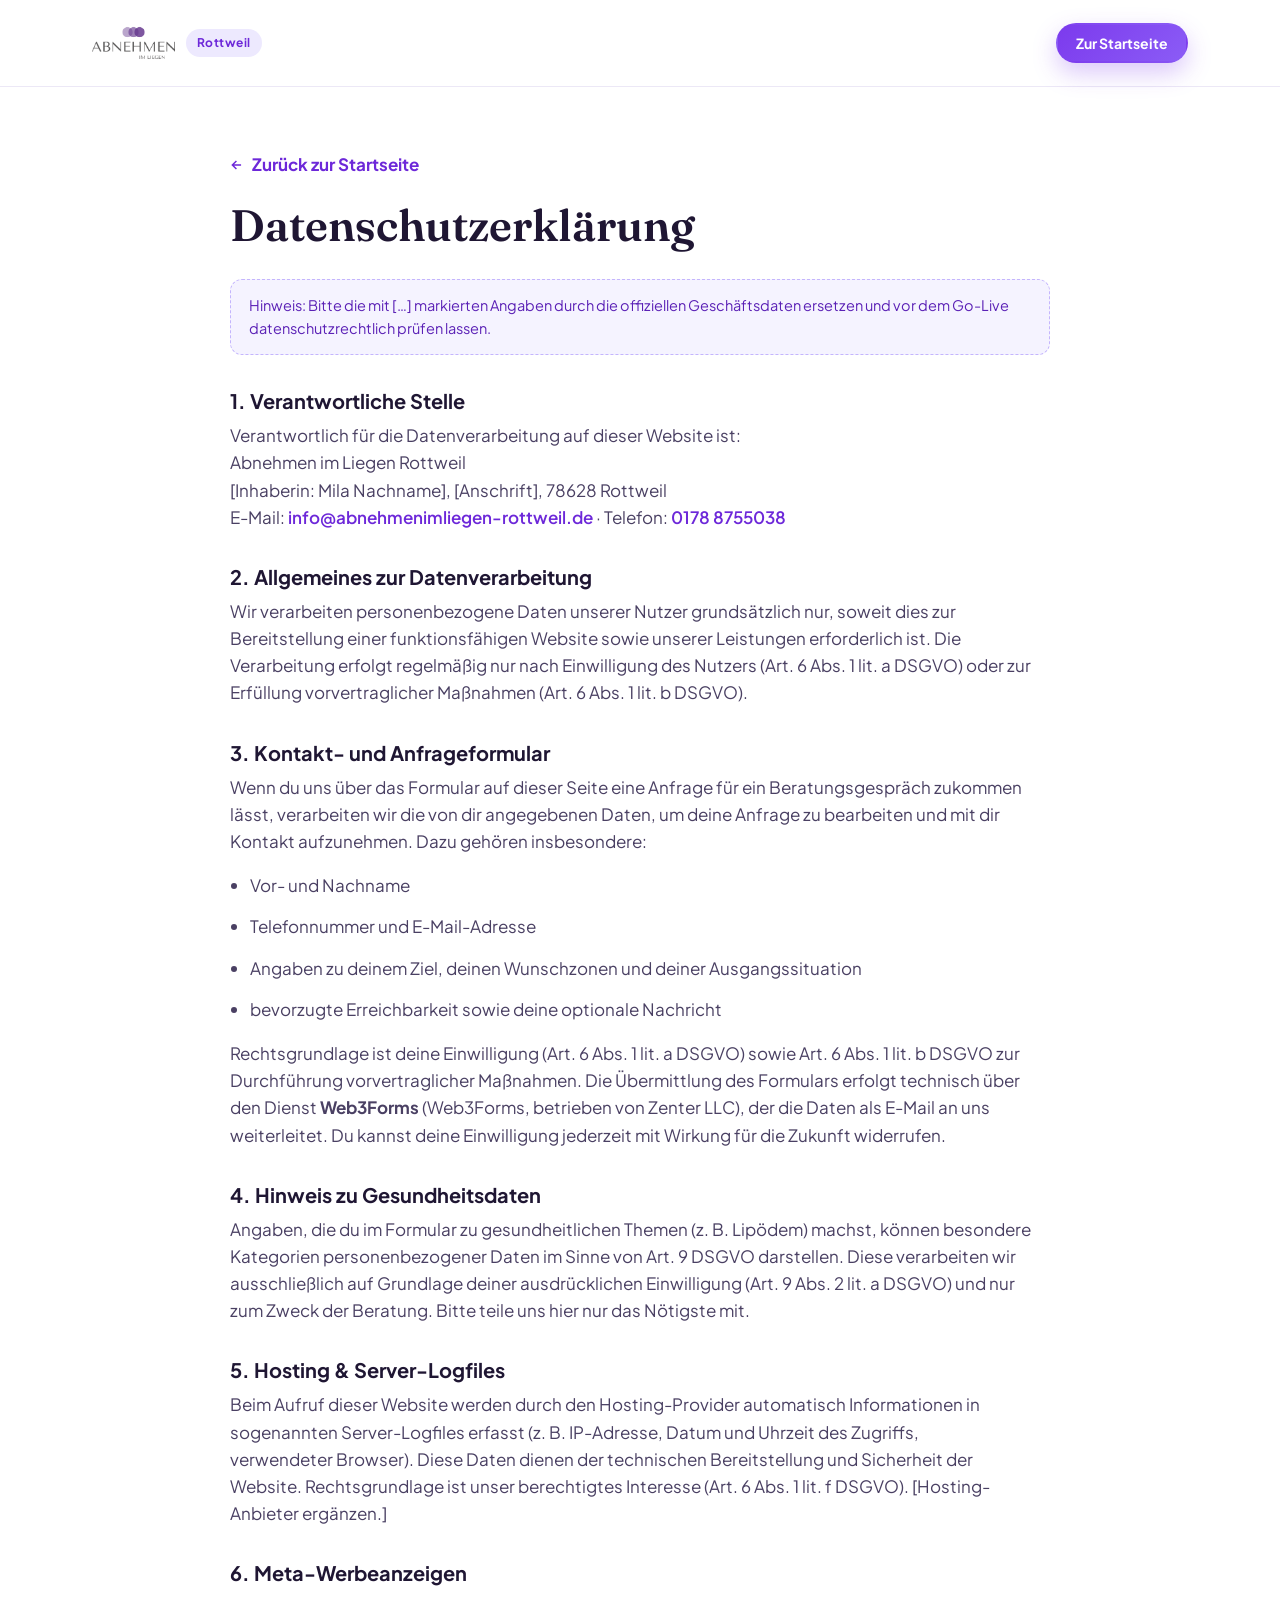
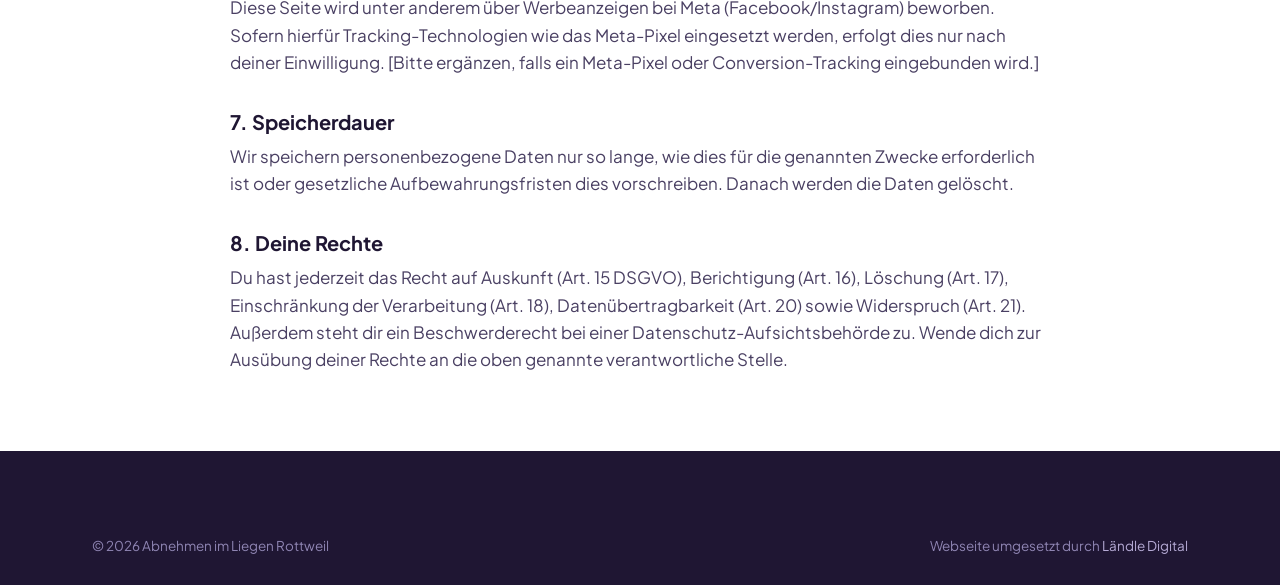
==== datenschutz.html @ 9624bc2c "Add files via upload" ====
<!DOCTYPE html>
<html lang="de-DE">
<head>
<meta charset="UTF-8" />
<meta name="viewport" content="width=device-width, initial-scale=1.0" />
<title>Datenschutzerklärung · Abnehmen im Liegen Rottweil</title>
<meta name="description" content="Datenschutzerklärung von Abnehmen im Liegen Rottweil – Informationen zur Verarbeitung personenbezogener Daten gemäß DSGVO." />
<meta name="robots" content="noindex, follow" />
<meta name="theme-color" content="#7c3aed" />
<link rel="icon" href="Abnehmen-im-Liegen-Shop-13-.png" />
<link rel="preconnect" href="https://fonts.googleapis.com" />
<link rel="preconnect" href="https://fonts.gstatic.com" crossorigin />
<link href="https://fonts.googleapis.com/css2?family=Fraunces:opsz,wght,SOFT,WONK@9..144,400,0,0;9..144,500,0,0;9..144,600,0,0&family=Plus+Jakarta+Sans:wght@400;500;600;700;800&display=swap" rel="stylesheet" />
<link rel="stylesheet" href="style.css" />
<style>
  .legal { max-width: 820px; margin: 0 auto; padding: 64px 0; }
  .legal h1 { font-family: var(--font-display); font-weight: 600; font-size: clamp(30px, 5vw, 44px); margin-bottom: 28px; }
  .legal h2 { font-size: 20px; margin: 34px 0 10px; }
  .legal p, .legal li { color: var(--ink-2); margin: 0 0 14px; }
  .legal ul { padding-left: 20px; }
  .legal a { font-weight: 600; }
  .legal .note { background: var(--violet-50); border: 1px dashed var(--violet-300); border-radius: 12px; padding: 14px 18px; color: var(--violet-800); font-size: 14.5px; }
  .legal .back { display: inline-flex; align-items: center; gap: 8px; margin-bottom: 22px; font-weight: 700; }
</style>
</head>
<body>

<header class="topbar">
  <div class="shell topbar__inner">
    <a href="index.html" class="topbar__logo" aria-label="Abnehmen im Liegen Rottweil – Startseite">
      <img src="Abnehmen-im-Liegen-Shop-13-.png" alt="Abnehmen im Liegen" class="topbar__logo-img" width="1000" height="700" />
      <span class="topbar__logo-tag">Rottweil</span>
    </a>
    <a href="index.html" class="btn btn--primary btn--sm topbar__cta" style="margin-left:auto;">Zur Startseite</a>
  </div>
</header>

<main>
  <div class="shell">
    <div class="legal">
      <a href="index.html" class="back"><svg viewBox="0 0 24 24" width="14" height="14" fill="none" stroke="currentColor" stroke-width="2.5"><path d="M19 12H5M11 19l-7-7 7-7"/></svg> Zurück zur Startseite</a>
      <h1>Datenschutzerklärung</h1>

      <p class="note">Hinweis: Bitte die mit […] markierten Angaben durch die offiziellen Geschäftsdaten ersetzen und vor dem Go-Live datenschutzrechtlich prüfen lassen.</p>

      <h2>1. Verantwortliche Stelle</h2>
      <p>
        Verantwortlich für die Datenverarbeitung auf dieser Website ist:<br />
        Abnehmen im Liegen Rottweil<br />
        [Inhaberin: Mila Nachname], [Anschrift], 78628 Rottweil<br />
        E-Mail: <a href="mailto:info@abnehmenimliegen-rottweil.de">info@abnehmenimliegen-rottweil.de</a> ·
        Telefon: <a href="tel:+491788755038">0178 8755038</a>
      </p>

      <h2>2. Allgemeines zur Datenverarbeitung</h2>
      <p>Wir verarbeiten personenbezogene Daten unserer Nutzer grundsätzlich nur, soweit dies zur Bereitstellung einer funktionsfähigen Website sowie unserer Leistungen erforderlich ist. Die Verarbeitung erfolgt regelmäßig nur nach Einwilligung des Nutzers (Art. 6 Abs. 1 lit. a DSGVO) oder zur Erfüllung vorvertraglicher Maßnahmen (Art. 6 Abs. 1 lit. b DSGVO).</p>

      <h2>3. Kontakt- und Anfrageformular</h2>
      <p>Wenn du uns über das Formular auf dieser Seite eine Anfrage für ein Beratungsgespräch zukommen lässt, verarbeiten wir die von dir angegebenen Daten, um deine Anfrage zu bearbeiten und mit dir Kontakt aufzunehmen. Dazu gehören insbesondere:</p>
      <ul>
        <li>Vor- und Nachname</li>
        <li>Telefonnummer und E-Mail-Adresse</li>
        <li>Angaben zu deinem Ziel, deinen Wunschzonen und deiner Ausgangssituation</li>
        <li>bevorzugte Erreichbarkeit sowie deine optionale Nachricht</li>
      </ul>
      <p>Rechtsgrundlage ist deine Einwilligung (Art. 6 Abs. 1 lit. a DSGVO) sowie Art. 6 Abs. 1 lit. b DSGVO zur Durchführung vorvertraglicher Maßnahmen. Die Übermittlung des Formulars erfolgt technisch über den Dienst <strong>Web3Forms</strong> (Web3Forms, betrieben von Zenter LLC), der die Daten als E-Mail an uns weiterleitet. Du kannst deine Einwilligung jederzeit mit Wirkung für die Zukunft widerrufen.</p>

      <h2>4. Hinweis zu Gesundheitsdaten</h2>
      <p>Angaben, die du im Formular zu gesundheitlichen Themen (z. B. Lipödem) machst, können besondere Kategorien personenbezogener Daten im Sinne von Art. 9 DSGVO darstellen. Diese verarbeiten wir ausschließlich auf Grundlage deiner ausdrücklichen Einwilligung (Art. 9 Abs. 2 lit. a DSGVO) und nur zum Zweck der Beratung. Bitte teile uns hier nur das Nötigste mit.</p>

      <h2>5. Hosting & Server-Logfiles</h2>
      <p>Beim Aufruf dieser Website werden durch den Hosting-Provider automatisch Informationen in sogenannten Server-Logfiles erfasst (z. B. IP-Adresse, Datum und Uhrzeit des Zugriffs, verwendeter Browser). Diese Daten dienen der technischen Bereitstellung und Sicherheit der Website. Rechtsgrundlage ist unser berechtigtes Interesse (Art. 6 Abs. 1 lit. f DSGVO). [Hosting-Anbieter ergänzen.]</p>

      <h2>6. Meta-Werbeanzeigen</h2>
      <p>Diese Seite wird unter anderem über Werbeanzeigen bei Meta (Facebook/Instagram) beworben. Sofern hierfür Tracking-Technologien wie das Meta-Pixel eingesetzt werden, erfolgt dies nur nach deiner Einwilligung. [Bitte ergänzen, falls ein Meta-Pixel oder Conversion-Tracking eingebunden wird.]</p>

      <h2>7. Speicherdauer</h2>
      <p>Wir speichern personenbezogene Daten nur so lange, wie dies für die genannten Zwecke erforderlich ist oder gesetzliche Aufbewahrungsfristen dies vorschreiben. Danach werden die Daten gelöscht.</p>

      <h2>8. Deine Rechte</h2>
      <p>Du hast jederzeit das Recht auf Auskunft (Art. 15 DSGVO), Berichtigung (Art. 16), Löschung (Art. 17), Einschränkung der Verarbeitung (Art. 18), Datenübertragbarkeit (Art. 20) sowie Widerspruch (Art. 21). Außerdem steht dir ein Beschwerderecht bei einer Datenschutz-Aufsichtsbehörde zu. Wende dich zur Ausübung deiner Rechte an die oben genannte verantwortliche Stelle.</p>
    </div>
  </div>
</main>

<footer class="footer">
  <div class="shell">
    <div class="footer__bottom" style="margin-top:0;border-top:0;">
      <span>© <span id="year">2026</span> Abnehmen im Liegen Rottweil</span>
      <span>Webseite umgesetzt durch <a href="https://www.laendle-digital.com/">Ländle Digital</a></span>
    </div>
  </div>
</footer>
<script>document.getElementById("year").textContent = new Date().getFullYear();</script>
</body>
</html>
---- style.css ----
/* =============================================================
   Abnehmen im Liegen · Rottweil — Landingpage
   Theme: Weiß & helles Lila (Lilac)
============================================================= */

:root {
  /* Lilac / Purple palette */
  --violet-900: #4c1d95;
  --violet-800: #5b21b6;
  --violet-700: #6d28d9;
  --violet-600: #7c3aed;
  --violet-500: #8b5cf6;
  --violet-400: #a78bfa;
  --violet-300: #c4b5fd;
  --violet-200: #ddd6fe;
  --violet-100: #ede9fe;
  --violet-50:  #f5f3ff;

  --ink:    #1f1633;
  --ink-2:  #4a4063;
  --muted:  #6b6385;
  --line:   #ece8f6;
  --white:  #ffffff;
  --cream:  #faf9ff;

  --ok:     #16a34a;

  --radius:    20px;
  --radius-sm: 12px;
  --radius-lg: 28px;
  --shadow-sm: 0 2px 10px rgba(124, 58, 237, .07);
  --shadow:    0 14px 40px rgba(124, 58, 237, .12);
  --shadow-lg: 0 26px 70px rgba(124, 58, 237, .18);

  --font: "Plus Jakarta Sans", -apple-system, BlinkMacSystemFont, "Segoe UI", Roboto, sans-serif;
  --font-display: "Fraunces", Georgia, serif;

  --maxw: 1140px;
}

* { box-sizing: border-box; }
[hidden] { display: none !important; }

html { scroll-behavior: smooth; -webkit-text-size-adjust: 100%; }

body {
  margin: 0;
  font-family: var(--font);
  color: var(--ink);
  background: var(--white);
  line-height: 1.6;
  font-size: 17px;
  -webkit-font-smoothing: antialiased;
}

img { max-width: 100%; display: block; }

a { color: var(--violet-700); text-decoration: none; }
a:hover { color: var(--violet-600); }

h1, h2, h3, h4 {
  color: var(--ink); line-height: 1.15; margin: 0 0 .4em; font-weight: 700;
  text-wrap: balance; overflow-wrap: break-word;
  font-variant-ligatures: none; -webkit-font-feature-settings: "liga" 0, "dlig" 0; font-feature-settings: "liga" 0, "dlig" 0;
}
p { text-wrap: pretty; overflow-wrap: break-word; }

.shell { width: 100%; max-width: var(--maxw); margin: 0 auto; padding: 0 22px; }

.section { padding: 84px 0; }
.section--soft { background: var(--cream); }
.section--violet {
  background: linear-gradient(160deg, var(--violet-50) 0%, var(--violet-100) 100%);
}

.section-head { max-width: 720px; margin: 0 auto 52px; text-align: center; }
.section-head h2 {
  font-family: var(--font-display);
  font-size: clamp(28px, 4.4vw, 44px);
  font-weight: 600;
  letter-spacing: -.01em;
}
.section-head p { color: var(--ink-2); font-size: 18px; margin: 0; }

.eyebrow {
  display: inline-flex; align-items: center; gap: 8px;
  font-size: 13px; font-weight: 700; letter-spacing: .12em;
  text-transform: uppercase; color: var(--violet-600);
  margin-bottom: 16px;
}
.eyebrow::before {
  content: ""; width: 22px; height: 2px; border-radius: 2px;
  background: var(--violet-400);
}
.eyebrow--center { justify-content: center; }

/* ---------- Buttons ---------- */
.btn {
  display: inline-flex; align-items: center; justify-content: center; gap: 10px;
  font-family: var(--font); font-weight: 700; font-size: 16px;
  border-radius: 999px; padding: 14px 26px; cursor: pointer;
  border: 2px solid transparent; transition: .2s ease; text-align: center;
  line-height: 1.15; max-width: 100%;
}
.btn--primary {
  background: linear-gradient(135deg, var(--violet-600), var(--violet-500));
  color: #fff; box-shadow: 0 10px 24px rgba(124, 58, 237, .28);
}
.btn--primary:hover { color: #fff; transform: translateY(-2px); box-shadow: 0 16px 32px rgba(124, 58, 237, .36); }
.btn--ghost { background: #fff; color: var(--violet-700); border-color: var(--violet-200); }
.btn--ghost:hover { border-color: var(--violet-400); color: var(--violet-700); }
.btn--light { background: rgba(255,255,255,.16); color: #fff; border-color: rgba(255,255,255,.4); }
.btn--light:hover { background: rgba(255,255,255,.26); color:#fff; }
.btn--lg { padding: 17px 34px; font-size: 17px; }
.btn--sm { padding: 10px 18px; font-size: 14px; }
.btn--block { width: 100%; }

/* ---------- Topbar ---------- */
.topbar {
  position: sticky; top: 0; z-index: 50;
  background: rgba(255,255,255,.86); backdrop-filter: blur(14px);
  border-bottom: 1px solid var(--line);
}
.topbar__inner { display: flex; align-items: center; gap: 18px; height: 86px; }
.topbar__logo { display: flex; align-items: center; gap: 11px; color: var(--ink); font-weight: 800; }
.topbar__logo:hover { color: var(--ink); }
.topbar__logo-img { height: 58px; width: auto; display: block; }
.topbar__logo-tag {
  display: inline-flex; align-items: center;
  background: var(--violet-100); color: var(--violet-700);
  font-weight: 700; font-size: 12px; letter-spacing: .04em;
  padding: 4px 11px; border-radius: 999px;
}
/* Logo-Lockup (Kreise + Schriftzug) – nicht mehr genutzt, bleibt als Fallback */
.topbar__logo-mark {
  width: 40px; height: 40px; border-radius: 12px;
  display: grid; place-items: center; color: #fff; flex: 0 0 auto;
  background: linear-gradient(135deg, var(--violet-500), var(--violet-700));
  font-family: var(--font-display); font-size: 20px; font-weight: 600;
}
.topbar__nav { display: flex; gap: 26px; margin-left: auto; }
.topbar__nav a { color: var(--ink-2); font-weight: 600; font-size: 15px; }
.topbar__nav a:hover { color: var(--violet-700); }
.topbar__cta { margin-left: 8px; }
.topbar__nav + .topbar__cta { margin-left: 8px; }

.burger {
  display: none; margin-left: auto; width: 44px; height: 44px;
  border: 1px solid var(--line); background: #fff; border-radius: 12px;
  flex-direction: column; gap: 5px; align-items: center; justify-content: center; cursor: pointer;
}
.burger span { width: 20px; height: 2px; background: var(--ink); border-radius: 2px; transition: .25s; }
.burger.is-open span:nth-child(1) { transform: translateY(7px) rotate(45deg); }
.burger.is-open span:nth-child(2) { opacity: 0; }
.burger.is-open span:nth-child(3) { transform: translateY(-7px) rotate(-45deg); }

.topbar__mobile {
  display: none; flex-direction: column; gap: 4px; padding: 14px 22px 22px;
  border-bottom: 1px solid var(--line); background: #fff;
}
.topbar__mobile.is-open { display: flex; }
.topbar__mobile a { padding: 12px 4px; font-weight: 600; color: var(--ink-2); border-bottom: 1px solid var(--line); }
.topbar__mobile a.btn { border-bottom: 0; margin-top: 10px; color: #fff; }

/* Anker-Ziele nicht unter der Sticky-Navigation verstecken */
section[id], .hero__form[id] { scroll-margin-top: 102px; }

/* Normaler Ampersand in Display-Headings (statt Fraunces-Schnörkel) */
.amp { font-family: var(--font); font-weight: 600; font-style: normal; }

/* Nur für Screenreader / SEO – visuell ausgeblendet */
.sr-only {
  position: absolute; width: 1px; height: 1px; padding: 0; margin: -1px;
  overflow: hidden; clip: rect(0 0 0 0); white-space: nowrap; border: 0;
}

/* ---------- Hero ---------- */
.hero { position: relative; overflow: hidden; padding: 52px 0 64px; background: var(--white); }
.hero::before {
  content: ""; position: absolute; top: -180px; right: -160px; width: 540px; height: 540px;
  background: radial-gradient(circle, var(--violet-200), transparent 68%); opacity: .8; z-index: 0;
}
.hero::after {
  content: ""; position: absolute; bottom: -200px; left: -180px; width: 480px; height: 480px;
  background: radial-gradient(circle, var(--violet-100), transparent 70%); z-index: 0;
}
.hero__head { position: relative; z-index: 1; max-width: 770px; margin: 0 auto 34px; text-align: center; }
.hero__grid {
  position: relative; z-index: 1;
  display: grid; grid-template-columns: 1fr 1.05fr; gap: 48px; align-items: start;
}
/* Grid-/Flex-Kinder duerfen schrumpfen – verhindert horizontales Ueberlaufen auf schmalen Screens */
.hero__grid > *, .split > *, .band__grid > *, .prob-grid > *, .steps > *, .testi-grid > * { min-width: 0; }
.hero__copy { padding-top: 8px; min-width: 0; }
.hero__badge {
  display: inline-flex; align-items: center; gap: 8px;
  background: var(--violet-100); color: var(--violet-700);
  font-weight: 700; font-size: 13px; letter-spacing: .04em;
  padding: 7px 14px; border-radius: 999px; margin-bottom: 18px;
}
.hero__media {
  position: relative; margin: 0; border-radius: var(--radius-lg); overflow: hidden;
  box-shadow: var(--shadow-lg); background: var(--violet-100); aspect-ratio: 4 / 5;
}
.hero__media img { position: absolute; inset: 0; width: 100%; height: 100%; object-fit: cover; object-position: center 20%; }
.hero__media-badge {
  position: absolute; left: 16px; bottom: 16px; margin: 0;
  display: inline-flex; align-items: center; gap: 8px;
  background: rgba(255,255,255,.94); color: var(--ink); border-radius: 999px;
  padding: 9px 15px; font-weight: 700; font-size: 13.5px; box-shadow: var(--shadow);
}
.hero h1 {
  font-family: var(--font-display); font-weight: 600;
  font-size: clamp(34px, 5.6vw, 58px); letter-spacing: -.015em; margin-bottom: 18px;
}
.hero h1 .grad {
  background: linear-gradient(120deg, var(--violet-600), var(--violet-400));
  -webkit-background-clip: text; background-clip: text; color: transparent;
}
.hero__lead { font-size: 19px; color: var(--ink-2); max-width: 640px; margin: 0 auto; }
.hero__cta { display: flex; flex-wrap: wrap; gap: 14px; margin-bottom: 26px; }
.hero__trust {
  position: relative; z-index: 1;
  display: flex; flex-wrap: wrap; gap: 12px 24px; align-items: center;
  justify-content: center; margin-top: 30px;
}
.hero__trust-item { display: flex; align-items: center; gap: 9px; font-size: 14px; font-weight: 600; color: var(--ink-2); }
.hero__trust-item svg { color: var(--violet-600); flex: 0 0 auto; }
.stars { color: #f5b50a; letter-spacing: 1px; }

.hero__card {
  position: relative; background: #fff; border: 1px solid var(--line);
  border-radius: var(--radius-lg); box-shadow: var(--shadow-lg); padding: 28px;
}
.hero__card-img {
  border-radius: var(--radius); aspect-ratio: 4/3; object-fit: cover; width: 100%;
  background: linear-gradient(150deg, var(--violet-200), var(--violet-100));
}
.hero__card-stats { display: grid; grid-template-columns: repeat(3, 1fr); gap: 12px; margin-top: 22px; }
.hero__stat { text-align: center; }
.hero__stat b {
  display: block; font-family: var(--font-display); font-weight: 600;
  font-size: 26px; color: var(--violet-700);
}
.hero__stat span { font-size: 12.5px; color: var(--muted); font-weight: 600; }
.hero__float {
  position: absolute; right: -16px; bottom: 26px;
  background: #fff; border: 1px solid var(--line); border-radius: 16px;
  box-shadow: var(--shadow); padding: 12px 16px; display: flex; gap: 11px; align-items: center;
}
.hero__float .ico {
  width: 38px; height: 38px; border-radius: 11px; display: grid; place-items: center;
  background: var(--violet-100); color: var(--violet-700); flex: 0 0 auto;
}
.hero__float b { display: block; font-size: 15px; }
.hero__float span { font-size: 12.5px; color: var(--muted); }

/* Lead-Formular im Hero (Above the Fold) */
.hero__form { position: relative; }
.hero__form-head { margin-bottom: 16px; }
.hero__form-badge {
  display: inline-flex; align-items: center; gap: 7px;
  background: var(--violet-100); color: var(--violet-700);
  font-weight: 700; font-size: 12.5px; letter-spacing: .04em;
  padding: 6px 13px; border-radius: 999px; margin-bottom: 12px;
}
.hero__form-head h2 {
  font-family: var(--font-display); font-weight: 600;
  font-size: clamp(21px, 2.6vw, 27px); letter-spacing: -.01em; margin: 0 0 5px;
}
.hero__form-head p { margin: 0; color: var(--ink-2); font-size: 15px; }
.hero__form .form-wrap { max-width: none; margin: 0; padding: clamp(20px, 2.4vw, 28px); }

/* ---------- Logos / franchise strip ---------- */
.strip { background: var(--white); border-bottom: 1px solid var(--line); }
.strip__inner {
  display: flex; align-items: center; justify-content: center; flex-wrap: wrap;
  gap: 14px 38px; padding: 22px 0; color: var(--muted); font-weight: 600; font-size: 14px;
}
.strip__inner span { display: inline-flex; align-items: center; gap: 8px; }
.strip__inner svg { color: var(--violet-500); }

/* ---------- Problem cards ---------- */
.prob-grid { display: grid; grid-template-columns: repeat(3, 1fr); gap: 22px; }
.prob-card {
  background: #fff; border: 1px solid var(--line); border-radius: var(--radius);
  padding: 26px 24px; box-shadow: var(--shadow-sm); transition: .2s;
}
.prob-card:hover { transform: translateY(-4px); box-shadow: var(--shadow); border-color: var(--violet-200); }
.prob-card .ico {
  width: 50px; height: 50px; border-radius: 14px; display: grid; place-items: center;
  background: var(--violet-100); color: var(--violet-700); margin-bottom: 16px;
}
.prob-card h3 { font-size: 19px; }
.prob-card p { color: var(--ink-2); font-size: 15.5px; margin: 0; }

/* ---------- How it works ---------- */
.steps { display: grid; grid-template-columns: repeat(4, 1fr); gap: 20px; counter-reset: step; }
.step {
  position: relative; background: #fff; border: 1px solid var(--line);
  border-radius: var(--radius); padding: 30px 22px 24px; box-shadow: var(--shadow-sm);
}
.step__num {
  width: 44px; height: 44px; border-radius: 13px;
  background: linear-gradient(135deg, var(--violet-600), var(--violet-400));
  color: #fff; font-family: var(--font-display); font-weight: 600; font-size: 20px;
  display: grid; place-items: center; margin-bottom: 16px;
}
.step h3 { font-size: 18px; }
.step p { color: var(--ink-2); font-size: 14.5px; margin: 0; }

/* ---------- Benefits / split ---------- */
.split { display: grid; grid-template-columns: 1fr 1fr; gap: 54px; align-items: center; }
.split__media {
  margin: 0; border-radius: var(--radius-lg); overflow: hidden; box-shadow: var(--shadow);
  aspect-ratio: 4 / 5; background: linear-gradient(150deg, var(--violet-200), var(--violet-100));
}
.split__media img { width: 100%; height: 100%; object-fit: cover; object-position: center 22%; display: block; }
.feat-list { list-style: none; padding: 0; margin: 22px 0 0; display: grid; gap: 16px; }
.feat-list li { display: flex; gap: 13px; align-items: flex-start; }
.feat-list .tick {
  flex: 0 0 auto; width: 26px; height: 26px; border-radius: 8px;
  background: var(--violet-100); color: var(--violet-700); display: grid; place-items: center; margin-top: 2px;
}
.feat-list b { display: block; font-size: 16.5px; }
.feat-list span { color: var(--ink-2); font-size: 15px; }

/* ---------- Stats band ---------- */
.band {
  background: linear-gradient(135deg, var(--violet-700), var(--violet-500));
  color: #fff; border-radius: var(--radius-lg); padding: 44px; text-align: center;
}
.band__grid { display: grid; grid-template-columns: repeat(4, 1fr); gap: 26px; }
.band b { display: block; font-family: var(--font-display); font-weight: 600; font-size: clamp(30px, 5vw, 44px); }
.band span { opacity: .9; font-size: 14.5px; font-weight: 600; }

/* ---------- Testimonials ---------- */
.testi-grid { display: grid; grid-template-columns: repeat(3, 1fr); gap: 22px; }
.testi {
  background: #fff; border: 1px solid var(--line); border-radius: var(--radius);
  padding: 26px 24px; box-shadow: var(--shadow-sm); display: flex; flex-direction: column;
}
.testi .stars { margin-bottom: 12px; font-size: 16px; }
.testi p { color: var(--ink-2); font-size: 15.5px; margin: 0 0 18px; }
.testi__who { display: flex; align-items: center; gap: 12px; margin-top: auto; }
.testi__ava {
  width: 42px; height: 42px; border-radius: 50%; flex: 0 0 auto;
  background: linear-gradient(135deg, var(--violet-400), var(--violet-600)); color: #fff;
  display: grid; place-items: center; font-weight: 700;
}
.testi__who b { font-size: 15px; display: block; }
.testi__who span { font-size: 13px; color: var(--muted); }

/* ---------- FAQ ---------- */
.faq { max-width: 800px; margin: 0 auto; display: grid; gap: 14px; }
.faq details {
  background: #fff; border: 1px solid var(--line); border-radius: var(--radius-sm);
  padding: 4px 22px; box-shadow: var(--shadow-sm);
}
.faq summary {
  list-style: none; cursor: pointer; padding: 18px 0; font-weight: 700; font-size: 17px;
  display: flex; justify-content: space-between; align-items: center; gap: 16px;
}
.faq summary::-webkit-details-marker { display: none; }
.faq summary::after {
  content: "+"; font-size: 24px; color: var(--violet-600); font-weight: 400; flex: 0 0 auto; transition: .2s;
}
.faq details[open] summary::after { transform: rotate(45deg); }
.faq p { margin: 0 0 18px; color: var(--ink-2); font-size: 15.5px; }

/* ---------- Form ---------- */
.form-wrap {
  max-width: 760px; margin: 0 auto;
  background: #fff; border: 1px solid var(--line); border-radius: var(--radius-lg);
  box-shadow: var(--shadow-lg); padding: clamp(24px, 4vw, 44px);
}
.form-progress { display: flex; gap: 8px; margin-bottom: 26px; }
.form-progress span {
  flex: 1; height: 6px; border-radius: 999px; background: var(--violet-100); transition: .3s;
}
.form-progress span.is-active { background: linear-gradient(90deg, var(--violet-600), var(--violet-400)); }
.form-progress span.is-done { background: var(--violet-400); }

.fstep { display: none; animation: fade .35s ease; }
.fstep.is-active { display: block; }
@keyframes fade { from { opacity: 0; transform: translateY(8px); } to { opacity: 1; transform: none; } }

.fstep__head { margin-bottom: 22px; }
.fstep__kicker { font-size: 13px; font-weight: 700; color: var(--violet-600); letter-spacing: .06em; text-transform: uppercase; }
.fstep__head h3 { font-family: var(--font-display); font-weight: 600; font-size: 26px; margin: 6px 0 6px; }
.fstep__head p { margin: 0; color: var(--ink-2); font-size: 15.5px; }

/* selectable option cards */
.opt-grid { display: grid; gap: 12px; }
.opt-grid--2 { grid-template-columns: 1fr 1fr; }
.opt {
  position: relative; display: flex; align-items: center; gap: 13px;
  border: 2px solid var(--line); border-radius: 14px; padding: 16px 18px; cursor: pointer;
  transition: .15s; background: #fff; font-weight: 600; font-size: 15.5px;
}
.opt:hover { border-color: var(--violet-300); background: var(--violet-50); }
.opt input { position: absolute; opacity: 0; inset: 0; cursor: pointer; }
.opt .opt__ico {
  width: 40px; height: 40px; border-radius: 11px; flex: 0 0 auto;
  background: var(--violet-100); color: var(--violet-700); display: grid; place-items: center;
}
.opt:has(input:checked) {
  border-color: var(--violet-500); background: var(--violet-50);
  box-shadow: 0 0 0 3px var(--violet-100);
}
.opt:has(input:checked) .opt__ico { background: var(--violet-600); color: #fff; }
.opt__check {
  margin-left: auto; width: 24px; height: 24px; border-radius: 50%; flex: 0 0 auto;
  border: 2px solid var(--violet-200); display: grid; place-items: center; color: #fff;
}
.opt:has(input:checked) .opt__check { background: var(--violet-600); border-color: var(--violet-600); }
.opt:has(input:checked) .opt__check svg { opacity: 1; }
.opt__check svg { opacity: 0; transition: .15s; }

/* text fields */
.field { display: block; margin-bottom: 16px; }
.field > span { display: block; font-weight: 600; font-size: 14.5px; margin-bottom: 7px; color: var(--ink); }
.field input, .field select, .field textarea {
  width: 100%; font-family: var(--font); font-size: 16px; color: var(--ink);
  border: 1.5px solid var(--line); border-radius: 12px; padding: 13px 15px; background: #fff;
  transition: .15s;
}
.field input:focus, .field select:focus, .field textarea:focus {
  outline: none; border-color: var(--violet-400); box-shadow: 0 0 0 3px var(--violet-100);
}
.field--grid { display: grid; grid-template-columns: 1fr 1fr; gap: 16px; }
.field--grid .field { margin-bottom: 0; }

.consent {
  display: flex; gap: 12px; align-items: flex-start; font-size: 13.5px; color: var(--ink-2);
  background: var(--violet-50); border-radius: 12px; padding: 14px 16px; margin: 4px 0 8px;
}
.consent input { margin-top: 3px; flex: 0 0 auto; width: 18px; height: 18px; accent-color: var(--violet-600); }
.consent a { font-weight: 600; }

.form-nav { display: flex; gap: 12px; margin-top: 26px; }
.form-nav .btn { flex: 1; }
.form-err { color: #dc2626; font-size: 14px; font-weight: 600; margin-top: 14px; display: none; }
.form-err.is-show { display: block; }

.form-aside {
  display: grid; gap: 14px; margin-top: 26px;
}
.form-aside .pill {
  display: inline-flex; align-items: center; gap: 9px; font-size: 14px;
  color: var(--ink-2); font-weight: 600;
}
.form-aside .pill svg { color: var(--ok); flex: 0 0 auto; }

.form-done { text-align: center; padding: 22px 0; }
.form-done .ico {
  width: 76px; height: 76px; border-radius: 50%; margin: 0 auto 18px;
  background: var(--violet-100); color: var(--violet-700); display: grid; place-items: center;
}
.form-done h3 { font-family: var(--font-display); font-weight: 600; font-size: 28px; }
.form-done p { color: var(--ink-2); max-width: 460px; margin: 0 auto 8px; }

/* ---------- CTA band ---------- */
.cta-final {
  position: relative; overflow: hidden;
  background: linear-gradient(135deg, var(--violet-700), var(--violet-500));
  color: #fff; border-radius: var(--radius-lg); padding: clamp(36px, 6vw, 64px); text-align: center;
}
.cta-final h2 { color: #fff; font-family: var(--font-display); font-weight: 600; font-size: clamp(28px, 4.6vw, 42px); }
.cta-final p { color: rgba(255,255,255,.92); font-size: 18px; max-width: 560px; margin: 0 auto 28px; }
.cta-final .btn--primary { background: #fff; color: var(--violet-700); box-shadow: 0 14px 34px rgba(0,0,0,.18); }
.cta-final .btn--primary:hover { color: var(--violet-700); }
.cta-final::before {
  content: ""; position: absolute; top: -120px; right: -100px; width: 360px; height: 360px;
  background: radial-gradient(circle, rgba(255,255,255,.18), transparent 70%);
}

/* ---------- Über uns / Team ---------- */
.about__photo {
  margin: 0; border-radius: var(--radius-lg); overflow: hidden;
  box-shadow: var(--shadow); background: linear-gradient(150deg, var(--violet-200), var(--violet-100));
  aspect-ratio: 4 / 5;
}
.about__photo img { width: 100%; height: 100%; object-fit: cover; object-position: center 18%; display: block; }

/* ---------- Studio-Galerie ---------- */
.studio-hero {
  margin: 0 0 20px; border-radius: var(--radius-lg); overflow: hidden;
  box-shadow: var(--shadow); aspect-ratio: 16 / 7; background: var(--violet-100);
}
.studio-hero img { width: 100%; height: 100%; object-fit: cover; display: block; }
.studio-grid { display: grid; grid-template-columns: repeat(4, 1fr); gap: 18px; }
.studio-grid__item {
  position: relative; margin: 0; border-radius: var(--radius); overflow: hidden;
  box-shadow: var(--shadow-sm); aspect-ratio: 3 / 4; background: var(--violet-100);
}
.studio-grid__item img { width: 100%; height: 100%; object-fit: cover; display: block; transition: transform .4s ease; }
.studio-grid__item:hover img { transform: scale(1.05); }
.studio-grid__item figcaption {
  position: absolute; left: 0; right: 0; bottom: 0; padding: 26px 16px 13px;
  color: #fff; font-weight: 700; font-size: 14.5px;
  background: linear-gradient(transparent, rgba(31,22,51,.78));
}

.forever-card {
  display: flex; gap: 16px; align-items: flex-start; margin-top: 26px;
  background: linear-gradient(135deg, var(--violet-50), var(--violet-100));
  border: 1px solid var(--violet-200); border-radius: var(--radius);
  padding: 22px; box-shadow: var(--shadow-sm);
}
.forever-card__ico {
  flex: 0 0 auto; width: 48px; height: 48px; border-radius: 14px;
  display: grid; place-items: center; background: #e7f6ec; color: #2f9e44;
}
.forever-card__tag {
  font-size: 11.5px; font-weight: 700; letter-spacing: .08em;
  text-transform: uppercase; color: var(--violet-700);
}
.forever-card h4 { margin: 5px 0 7px; font-size: 18px; }
.forever-card p { margin: 0; color: var(--ink-2); font-size: 14.5px; }
.forever-card__list {
  list-style: none; padding: 0; margin: 14px 0 0; display: grid; gap: 9px;
}
.forever-card__list li {
  display: flex; align-items: flex-start; gap: 9px;
  font-size: 14.5px; font-weight: 600; color: var(--ink);
}
.forever-card__list li svg { flex: 0 0 auto; margin-top: 3px; color: #2f9e44; }
.forever-card__note { margin-top: 14px !important; font-size: 13.5px; font-style: italic; }

/* ---------- Service-Statistik-Karte (Beckenbodentrainer) ---------- */
.service-stats {
  background: linear-gradient(135deg, var(--violet-700), var(--violet-500));
  color: #fff; border-radius: var(--radius-lg); padding: 38px 34px;
  box-shadow: var(--shadow); display: grid; gap: 18px; align-content: center;
}
.service-stats__ico {
  width: 60px; height: 60px; border-radius: 16px; display: grid; place-items: center;
  background: rgba(255,255,255,.16); color: #fff; border: 1px solid rgba(255,255,255,.3);
  margin-bottom: 4px;
}
.service-stat b { font-family: var(--font-display); font-weight: 600; font-size: 38px; line-height: 1; display: block; }
.service-stat span { opacity: .92; font-size: 14.5px; font-weight: 600; }
.service-stat + .service-stat { border-top: 1px solid rgba(255,255,255,.18); padding-top: 18px; }
.service-stats__note { margin: 8px 0 0; font-size: 13.5px; color: rgba(255,255,255,.85); font-style: italic; }

/* ---------- Region / Local SEO ---------- */
.region-tags { display: flex; flex-wrap: wrap; gap: 10px; }
.region-tags span {
  display: inline-flex; align-items: center; gap: 7px;
  background: #fff; border: 1px solid var(--line); border-radius: 999px;
  padding: 9px 16px; font-weight: 600; font-size: 14.5px; color: var(--ink-2);
  box-shadow: var(--shadow-sm);
}
.region-tags span::before {
  content: ""; width: 7px; height: 7px; border-radius: 50%;
  background: var(--violet-400); flex: 0 0 auto;
}

/* ---------- Footer ---------- */
.footer { background: var(--ink); color: #cfc6e6; padding: 60px 0 28px; }
.footer__grid { display: grid; grid-template-columns: 1.5fr 1fr 1fr 1.1fr; gap: 40px; }
.footer h4 { color: #fff; font-size: 15px; margin-bottom: 16px; }
.footer ul { list-style: none; padding: 0; margin: 0; display: grid; gap: 10px; }
.footer ul a, .footer ul li { color: #b6abd6; font-size: 15px; }
.footer ul a:hover { color: #fff; }
.footer__brand .topbar__logo { color: #fff; margin-bottom: 14px; }
.footer__brand .topbar__logo:hover { color: #fff; }
.footer__brand p { color: #a99fce; font-size: 15px; max-width: 340px; }
.footer__bottom {
  display: flex; justify-content: space-between; flex-wrap: wrap; gap: 10px;
  margin-top: 44px; padding-top: 24px; border-top: 1px solid rgba(255,255,255,.1);
  font-size: 13.5px; color: #8f85b3;
}
.footer__bottom a { color: #b6abd6; }
.footer__bottom a:hover { color: #fff; }

/* ---------- Sticky mobile CTA ---------- */
.sticky-cta {
  display: none; position: fixed; left: 0; right: 0; bottom: 0; z-index: 60;
  padding: 12px 16px calc(12px + env(safe-area-inset-bottom));
  background: rgba(255,255,255,.95); backdrop-filter: blur(10px);
  border-top: 1px solid var(--line); box-shadow: 0 -6px 24px rgba(124,58,237,.1);
}

/* ---------- Footer-Logo & Rating ---------- */
.footer__logo {
  display: inline-block; background: #fff; border-radius: 16px;
  padding: 16px 24px; margin-bottom: 18px;
}
.footer__logo img { height: 62px; width: auto; display: block; }
.footer__rating { margin-top: 16px; font-size: 14px; font-weight: 600; color: #d7cff0; }
.footer__ig {
  display: inline-flex; align-items: center; gap: 10px; margin-top: 18px;
  background: linear-gradient(45deg, #f09433, #e6683c 25%, #dc2743 50%, #cc2366 75%, #bc1888);
  color: #fff; font-weight: 700; font-size: 14.5px; padding: 11px 20px; border-radius: 999px;
  transition: transform .2s, box-shadow .2s;
}
.footer__ig:hover { color: #fff; transform: translateY(-2px); box-shadow: 0 10px 24px rgba(220,39,67,.4); }
.footer__rating .stars { font-size: 15px; margin-right: 4px; }

/* ---------- Garantie-Band ---------- */
.guarantees { display: grid; grid-template-columns: repeat(4, 1fr); gap: 20px; }
.guarantee {
  text-align: center; background: #fff; border: 1px solid var(--line);
  border-radius: var(--radius); padding: 28px 20px; box-shadow: var(--shadow-sm);
}
.guarantee__ico {
  width: 56px; height: 56px; border-radius: 16px; margin: 0 auto 14px;
  display: grid; place-items: center; color: #fff;
  background: linear-gradient(135deg, var(--violet-600), var(--violet-400));
}
.guarantee h3 { font-size: 17px; margin-bottom: 6px; }
.guarantee p { font-size: 14px; color: var(--ink-2); margin: 0; }

/* Prominenter Geld-zurück-Garantie-Banner */
.guarantee-hero {
  display: flex; align-items: center; gap: 22px; max-width: 880px; margin: 0 auto 34px;
  background: linear-gradient(135deg, var(--violet-700), var(--violet-500));
  color: #fff; border-radius: var(--radius-lg); padding: 28px 34px;
  box-shadow: var(--shadow-lg);
}
.guarantee-hero__seal {
  flex: 0 0 auto; width: 74px; height: 74px; border-radius: 50%;
  display: grid; place-items: center; background: rgba(255,255,255,.16); color: #fff;
  border: 2px solid rgba(255,255,255,.4);
}
.guarantee-hero h3 { color: #fff; font-family: var(--font-display); font-weight: 600; font-size: clamp(20px, 2.6vw, 27px); margin: 0 0 5px; }
.guarantee-hero p { color: rgba(255,255,255,.92); margin: 0; font-size: 15.5px; }
.guarantee-hero strong { color: #fff; }

/* Garantie-Hinweis im Hero */
.hero__guarantee {
  display: inline-flex; align-items: center; gap: 9px; margin-top: 16px;
  background: #ecfdf3; color: #15803d; border: 1px solid #bbf7d0;
  font-weight: 700; font-size: 14px; padding: 9px 16px; border-radius: 999px;
}
.hero__guarantee svg { flex: 0 0 auto; }

/* ---------- Vergleichstabelle ---------- */
.compare { max-width: 880px; margin: 0 auto; border-radius: var(--radius-lg); overflow: hidden; box-shadow: var(--shadow); border: 1px solid var(--line); }
.compare__row { display: grid; grid-template-columns: 1.4fr 1fr 1fr; }
.compare__row + .compare__row { border-top: 1px solid var(--line); }
.compare__row > div { padding: 16px 18px; display: flex; align-items: center; gap: 9px; font-size: 15px; }
.compare__head { background: var(--ink); color: #fff; font-weight: 700; }
.compare__head > div { font-size: 14px; }
.compare__head .compare__us { background: var(--violet-700); color: #fff; }
.compare__feat { font-weight: 600; color: var(--ink); background: var(--cream); }
.compare__us { background: var(--violet-50); font-weight: 600; color: var(--violet-800); }
.compare__row > div svg { flex: 0 0 auto; }
.compare .ok { color: var(--ok); }
.compare .no { color: #c2410c; opacity: .8; }

/* ---------- Reviews / Rating-Header ---------- */
.review-badge {
  display: inline-flex; align-items: center; gap: 12px; margin: 0 auto 8px;
  background: #fff; border: 1px solid var(--line); border-radius: 999px;
  padding: 10px 20px; box-shadow: var(--shadow-sm);
}
.review-badge b { font-size: 20px; font-family: var(--font-display); color: var(--violet-700); }
.review-badge .stars { font-size: 17px; }
.review-badge span { font-size: 13.5px; color: var(--muted); font-weight: 600; }
.testi__verift { display: inline-flex; align-items: center; gap: 5px; font-size: 12px; font-weight: 700; color: var(--ok); margin-top: 3px; }
.testi__tag {
  display: inline-block; align-self: flex-start; margin-bottom: 12px;
  background: var(--violet-100); color: var(--violet-700);
  font-size: 12.5px; font-weight: 700; padding: 4px 11px; border-radius: 999px;
}

/* ---------- Vorher / Nachher ---------- */
.ba-grid { display: grid; grid-template-columns: repeat(3, 1fr); gap: 22px; }
.ba-card { border-radius: var(--radius); overflow: hidden; box-shadow: var(--shadow-sm); border: 1px solid var(--line); background: #fff; }
.ba-card__imgs { display: grid; grid-template-columns: 1fr 1fr; }
.ba-card__img {
  aspect-ratio: 3/4; position: relative; display: grid; place-items: center;
  background: linear-gradient(150deg, var(--violet-100), var(--violet-50)); color: var(--violet-600);
  font-weight: 700; font-size: 14px;
}
.ba-card__img:first-child { border-right: 2px solid #fff; }
.ba-card__img span { position: absolute; top: 10px; left: 10px; background: rgba(255,255,255,.9); border-radius: 999px; padding: 3px 10px; font-size: 11.5px; color: var(--ink); }
.ba-card__cap { padding: 14px 16px; font-size: 14px; color: var(--ink-2); }
.ba-card__cap b { color: var(--ink); display: block; font-size: 15px; }
.ba-disclaimer { text-align: center; font-size: 13px; color: var(--muted); margin-top: 22px; }
.ba-note {
  margin-top: 18px; text-align: center; font-size: 13.5px; color: var(--violet-800);
  background: var(--violet-50); border: 1px dashed var(--violet-300); border-radius: 12px; padding: 12px 16px;
}

/* ---------- Urgency-Hinweis ---------- */
.urgency {
  display: inline-flex; align-items: center; gap: 9px; margin-bottom: 16px;
  background: #fff5e6; color: #b45309; border: 1px solid #fde4bd;
  font-weight: 700; font-size: 13.5px; padding: 8px 15px; border-radius: 999px;
}
.urgency .dot { width: 9px; height: 9px; border-radius: 50%; background: #f59e0b; box-shadow: 0 0 0 0 rgba(245,158,11,.5); animation: pulse 2s infinite; }
@keyframes pulse { 0%{box-shadow:0 0 0 0 rgba(245,158,11,.5)} 70%{box-shadow:0 0 0 8px rgba(245,158,11,0)} 100%{box-shadow:0 0 0 0 rgba(245,158,11,0)} }

/* ---------- CTA-Buttons: WhatsApp / Call ---------- */
.cta-row { display: flex; flex-wrap: wrap; gap: 12px; justify-content: center; }
.btn--wa { background: #25d366; color: #fff; }
.btn--wa:hover { background: #1ebe5a; color: #fff; }
.btn--outline-light { background: transparent; color: #fff; border-color: rgba(255,255,255,.5); }
.btn--outline-light:hover { background: rgba(255,255,255,.14); color: #fff; }

/* ---------- Floating WhatsApp ---------- */
.wa-float {
  position: fixed; right: 18px; bottom: 18px; z-index: 55;
  width: 56px; height: 56px; border-radius: 50%; display: grid; place-items: center;
  background: #25d366; color: #fff; box-shadow: 0 10px 26px rgba(37,211,102,.45);
  transition: transform .2s;
}
.wa-float:hover { transform: scale(1.08); color: #fff; }

/* ---------- Direkt-Kontakt / Nachrichtenformular ---------- */
.contact-wrap { display: grid; grid-template-columns: 1.4fr .9fr; gap: 26px; align-items: start; max-width: 980px; margin: 0 auto; }
.contact-form {
  background: #fff; border: 1px solid var(--line); border-radius: var(--radius-lg);
  box-shadow: var(--shadow); padding: clamp(22px, 3vw, 34px);
}
.contact-form .field:last-of-type { margin-bottom: 10px; }
.contact-aside {
  background: linear-gradient(150deg, var(--violet-50), var(--violet-100));
  border: 1px solid var(--violet-200); border-radius: var(--radius-lg); padding: 28px 26px;
}
.contact-aside h3 { font-size: 18px; margin-bottom: 16px; }
.contact-aside__list { list-style: none; padding: 0; margin: 0; display: grid; gap: 14px; }
.contact-aside__list a, .contact-aside__list span { display: flex; align-items: center; gap: 12px; color: var(--ink); font-weight: 600; font-size: 15px; }
.contact-aside__ico {
  width: 40px; height: 40px; border-radius: 12px; flex: 0 0 auto; display: grid; place-items: center;
  background: #fff; color: var(--violet-700); box-shadow: var(--shadow-sm);
}
.contact-aside__ico.is-wa { background: #25d366; color: #fff; }
.contact-aside__ico.is-ig { background: linear-gradient(45deg, #f09433, #e6683c 25%, #dc2743 50%, #cc2366 75%, #bc1888); color: #fff; }
.contact-aside__list small { display: block; color: var(--muted); font-weight: 500; font-size: 12.5px; }
.contact-done { text-align: center; padding: 20px 0; }
.contact-done .ico { width: 70px; height: 70px; border-radius: 50%; margin: 0 auto 16px; background: var(--violet-100); color: var(--violet-700); display: grid; place-items: center; }
.contact-done h3 { font-family: var(--font-display); font-weight: 600; font-size: 25px; }
.contact-done p { color: var(--ink-2); max-width: 440px; margin: 0 auto; }

/* =============================================================
   Responsive
============================================================= */
@media (max-width: 940px) {
  .hero__grid { grid-template-columns: 1fr; gap: 28px; }
  .hero__media { aspect-ratio: 16 / 11; max-height: 60vh; }
  .split { grid-template-columns: 1fr; gap: 34px; }
  .split__media, .about__photo { max-width: 520px; margin-inline: auto; }
  .prob-grid, .testi-grid { grid-template-columns: 1fr 1fr; }
  .steps { grid-template-columns: 1fr 1fr; }
  .band__grid { grid-template-columns: 1fr 1fr; gap: 30px; }
  .footer__grid { grid-template-columns: 1fr 1fr; }
  .studio-grid { grid-template-columns: 1fr 1fr; gap: 14px; }
  .studio-hero { aspect-ratio: 16 / 9; }
  .guarantees { grid-template-columns: 1fr 1fr; }
  .ba-grid { grid-template-columns: 1fr 1fr; }
  .contact-wrap { grid-template-columns: 1fr; max-width: 620px; }
}

@media (max-width: 720px) {
  .topbar__nav { display: none; }
  .topbar__cta { display: none; }
  .burger { display: flex; }
  .section { padding: 60px 0; }
  .hero { padding: 40px 0 56px; }
  .prob-grid, .testi-grid, .steps { grid-template-columns: 1fr; }
  .band { padding: 32px 22px; }
  .band__grid { grid-template-columns: 1fr 1fr; gap: 26px 18px; }
  .footer__grid { grid-template-columns: 1fr; gap: 30px; }
  .field--grid, .opt-grid--2 { grid-template-columns: 1fr; }
  .form-nav { flex-direction: column-reverse; }
  .sticky-cta { display: block; }
  body { padding-bottom: 72px; }
  .hero__cta { flex-direction: column; align-items: stretch; }
  .hero__cta .btn { width: 100%; }
  .footer__grid { grid-template-columns: 1fr 1fr; }
  .guarantees, .ba-grid { grid-template-columns: 1fr; }
  .compare__row { grid-template-columns: 1.3fr .85fr .85fr; }
  .compare__row > div { padding: 13px 12px; font-size: 13.5px; }
  .compare__head > div { font-size: 12.5px; }
  .wa-float { bottom: 84px; width: 52px; height: 52px; }
  /* Logo mobil etwas kompakter */
  .topbar__inner { height: 72px; }
  .topbar__logo-img { height: 46px; }
  .topbar__logo-tag { font-size: 11px; padding: 3px 9px; }
  /* Garantie-Banner stapeln */
  .guarantee-hero { flex-direction: column; text-align: center; padding: 24px 20px; gap: 14px; }
  /* Formular mobil optimieren */
  .hero { padding: 28px 0 48px; }
  .hero__head { margin-bottom: 26px; }
  .hero__form .form-wrap { padding: 18px 15px; }
  .form-progress { margin-bottom: 20px; }
  .fstep__head h3 { font-size: 21px; }
  .fstep__head { margin-bottom: 18px; }
  .opt { padding: 14px 14px; font-size: 15px; gap: 11px; }
  .opt .opt__ico { width: 36px; height: 36px; }
  .field input, .field select, .field textarea { font-size: 16px; padding: 13px 14px; }
}

@media (max-width: 420px) {
  body { font-size: 16px; }
  .ba-card__cap { font-size: 13px; }
  .footer__grid { grid-template-columns: 1fr; }
}
.footer ul a, .footer ul li { overflow-wrap: anywhere; }

@media (prefers-reduced-motion: reduce) {
  * { scroll-behavior: auto; animation: none !important; transition: none !important; }
}
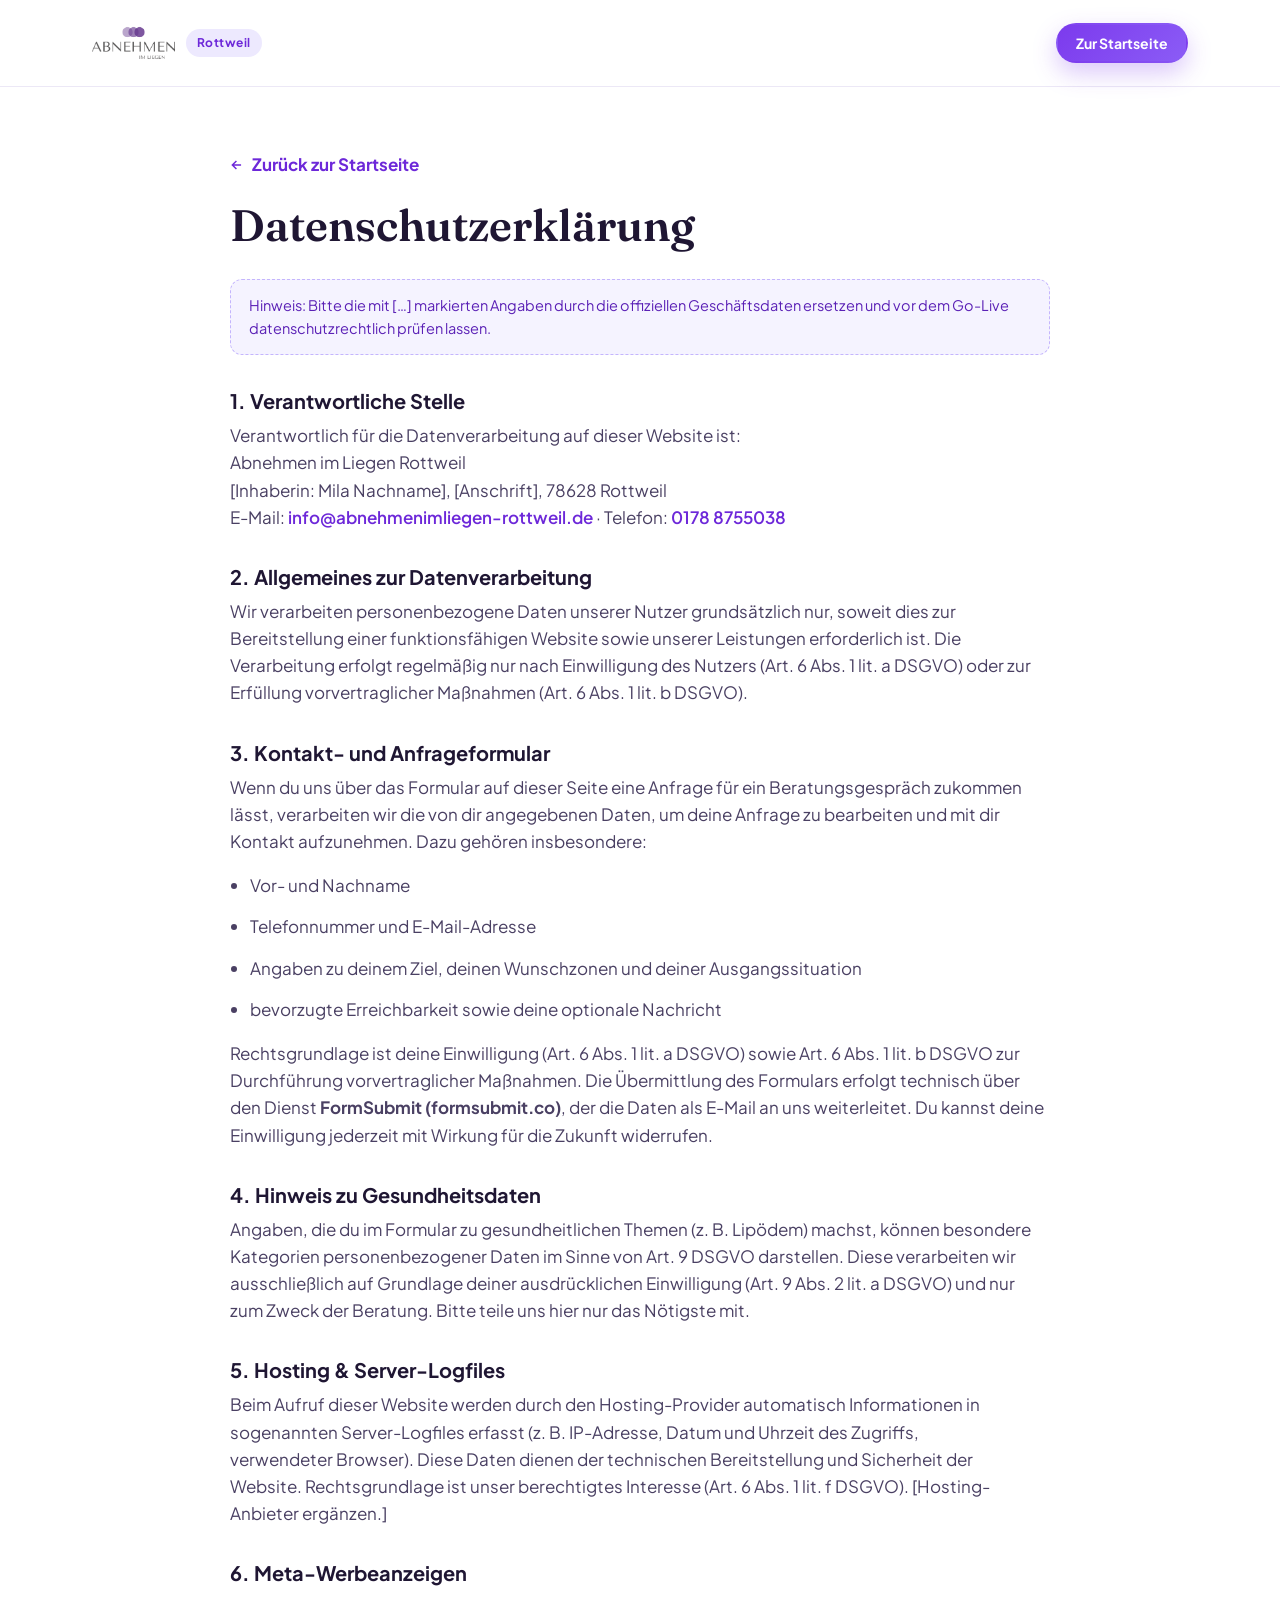
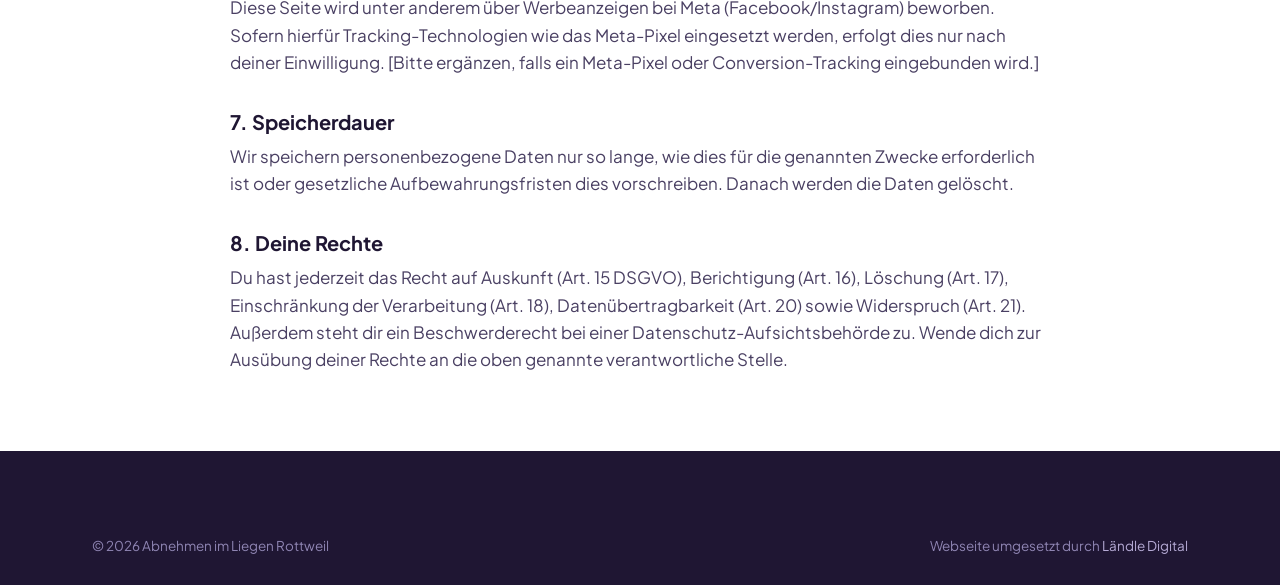
==== commit 07b1d24c: "Add files via upload" ====
--- a/datenschutz.html
+++ b/datenschutz.html
@@ -10,7 +10,7 @@
 <link rel="icon" href="Abnehmen-im-Liegen-Shop-13-.png" />
 <link rel="preconnect" href="https://fonts.googleapis.com" />
 <link rel="preconnect" href="https://fonts.gstatic.com" crossorigin />
-<link href="https://fonts.googleapis.com/css2?family=Fraunces:opsz,wght,SOFT,WONK@9..144,400,0,0;9..144,500,0,0;9..144,600,0,0&family=Plus+Jakarta+Sans:wght@400;500;600;700;800&display=swap" rel="stylesheet" />
+<link href="https://fonts.googleapis.com/css2?family=Fraunces:opsz,wght@9..144,400;9..144,500;9..144,600&family=Plus+Jakarta+Sans:wght@400;500;600;700;800&display=swap" rel="stylesheet" />
 <link rel="stylesheet" href="style.css" />
 <style>
   .legal { max-width: 820px; margin: 0 auto; padding: 64px 0; }
@@ -49,7 +49,7 @@
         Abnehmen im Liegen Rottweil<br />
         [Inhaberin: Mila Nachname], [Anschrift], 78628 Rottweil<br />
         E-Mail: <a href="mailto:info@abnehmenimliegen-rottweil.de">info@abnehmenimliegen-rottweil.de</a> ·
-        Telefon: <a href="tel:+491788755038">0178 8755038</a>
+        Telefon: <a href="tel:+4917887550 38">0178 8755038</a>
       </p>
 
       <h2>2. Allgemeines zur Datenverarbeitung</h2>
@@ -63,7 +63,7 @@
         <li>Angaben zu deinem Ziel, deinen Wunschzonen und deiner Ausgangssituation</li>
         <li>bevorzugte Erreichbarkeit sowie deine optionale Nachricht</li>
       </ul>
-      <p>Rechtsgrundlage ist deine Einwilligung (Art. 6 Abs. 1 lit. a DSGVO) sowie Art. 6 Abs. 1 lit. b DSGVO zur Durchführung vorvertraglicher Maßnahmen. Die Übermittlung des Formulars erfolgt technisch über den Dienst <strong>Web3Forms</strong> (Web3Forms, betrieben von Zenter LLC), der die Daten als E-Mail an uns weiterleitet. Du kannst deine Einwilligung jederzeit mit Wirkung für die Zukunft widerrufen.</p>
+      <p>Rechtsgrundlage ist deine Einwilligung (Art. 6 Abs. 1 lit. a DSGVO) sowie Art. 6 Abs. 1 lit. b DSGVO zur Durchführung vorvertraglicher Maßnahmen. Die Übermittlung des Formulars erfolgt technisch über den Dienst <strong>FormSubmit (formsubmit.co)</strong>, der die Daten als E-Mail an uns weiterleitet. Du kannst deine Einwilligung jederzeit mit Wirkung für die Zukunft widerrufen.</p>
 
       <h2>4. Hinweis zu Gesundheitsdaten</h2>
       <p>Angaben, die du im Formular zu gesundheitlichen Themen (z. B. Lipödem) machst, können besondere Kategorien personenbezogener Daten im Sinne von Art. 9 DSGVO darstellen. Diese verarbeiten wir ausschließlich auf Grundlage deiner ausdrücklichen Einwilligung (Art. 9 Abs. 2 lit. a DSGVO) und nur zum Zweck der Beratung. Bitte teile uns hier nur das Nötigste mit.</p>
--- a/style.css
+++ b/style.css
@@ -590,13 +590,6 @@
 }
 .footer__logo img { height: 62px; width: auto; display: block; }
 .footer__rating { margin-top: 16px; font-size: 14px; font-weight: 600; color: #d7cff0; }
-.footer__ig {
-  display: inline-flex; align-items: center; gap: 10px; margin-top: 18px;
-  background: linear-gradient(45deg, #f09433, #e6683c 25%, #dc2743 50%, #cc2366 75%, #bc1888);
-  color: #fff; font-weight: 700; font-size: 14.5px; padding: 11px 20px; border-radius: 999px;
-  transition: transform .2s, box-shadow .2s;
-}
-.footer__ig:hover { color: #fff; transform: translateY(-2px); box-shadow: 0 10px 24px rgba(220,39,67,.4); }
 .footer__rating .stars { font-size: 15px; margin-right: 4px; }
 
 /* ---------- Garantie-Band ---------- */
@@ -730,7 +723,6 @@
   background: #fff; color: var(--violet-700); box-shadow: var(--shadow-sm);
 }
 .contact-aside__ico.is-wa { background: #25d366; color: #fff; }
-.contact-aside__ico.is-ig { background: linear-gradient(45deg, #f09433, #e6683c 25%, #dc2743 50%, #cc2366 75%, #bc1888); color: #fff; }
 .contact-aside__list small { display: block; color: var(--muted); font-weight: 500; font-size: 12.5px; }
 .contact-done { text-align: center; padding: 20px 0; }
 .contact-done .ico { width: 70px; height: 70px; border-radius: 50%; margin: 0 auto 16px; background: var(--violet-100); color: var(--violet-700); display: grid; place-items: center; }
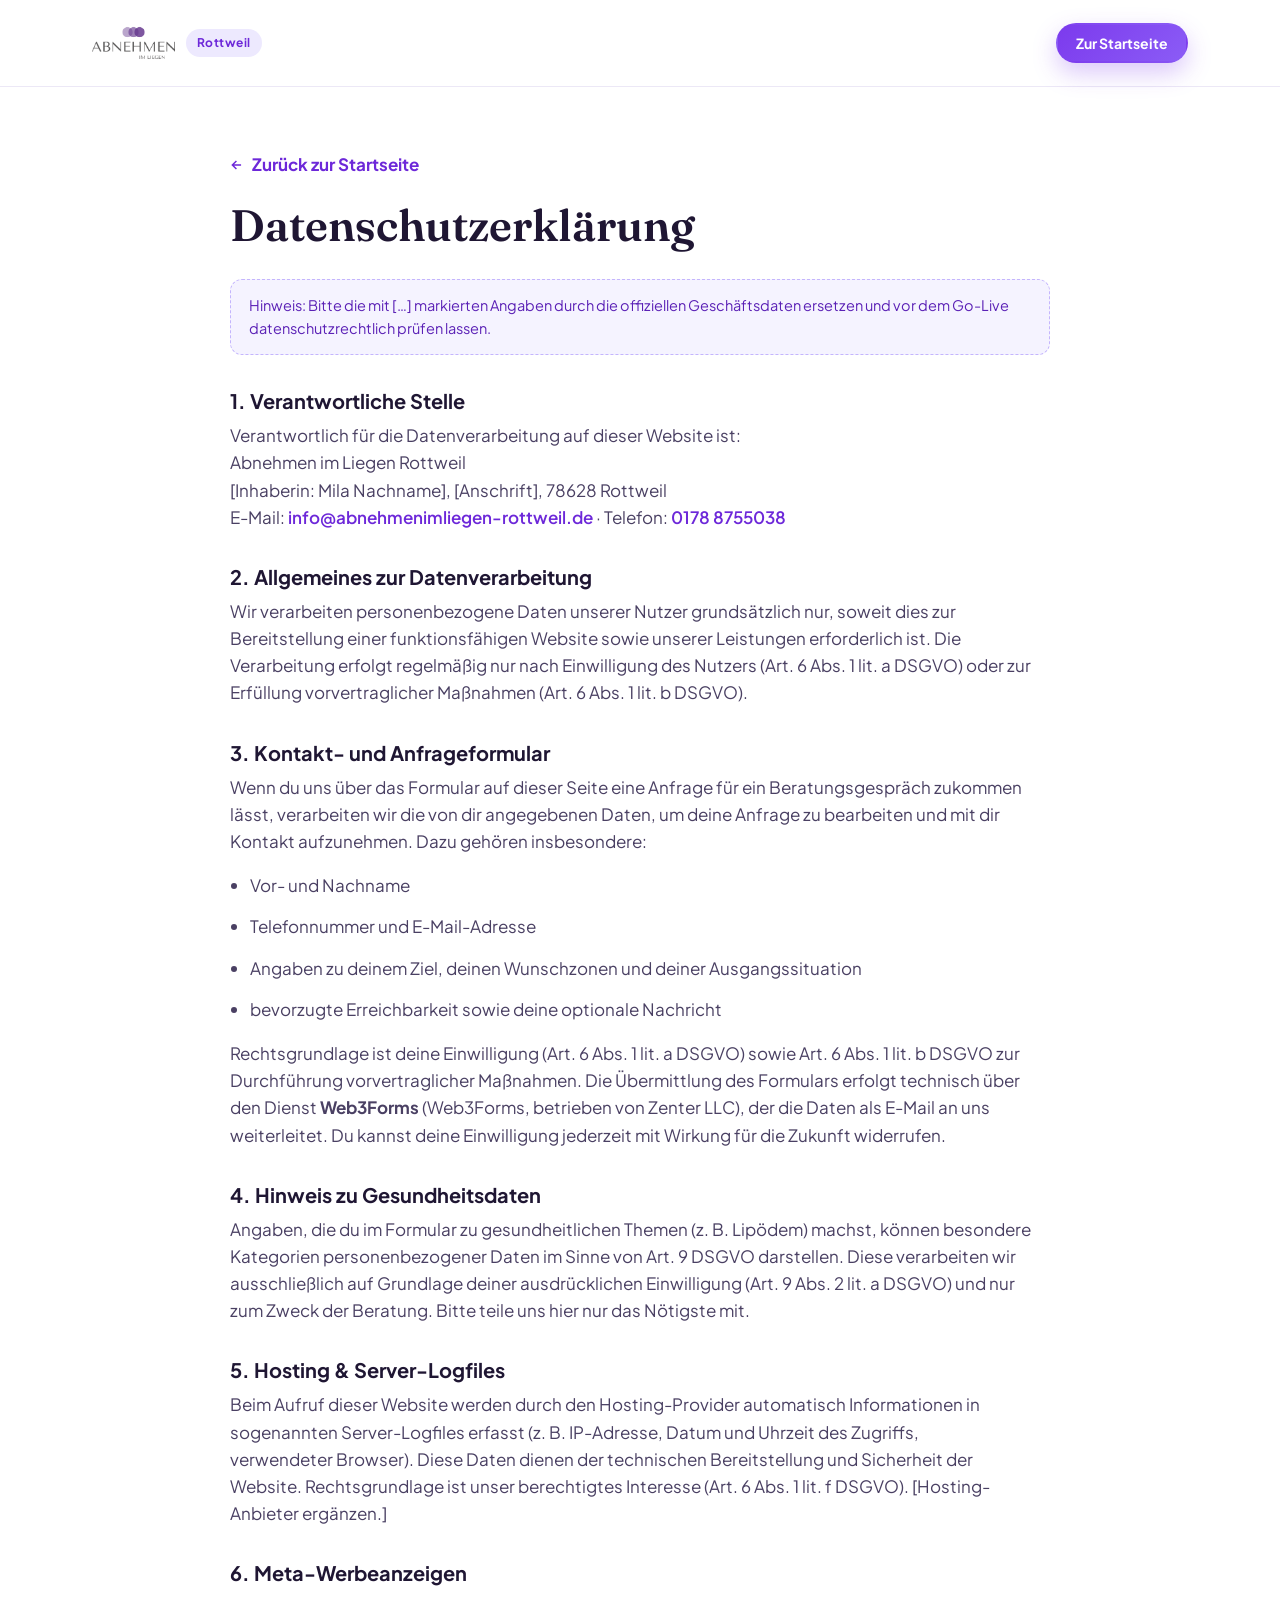
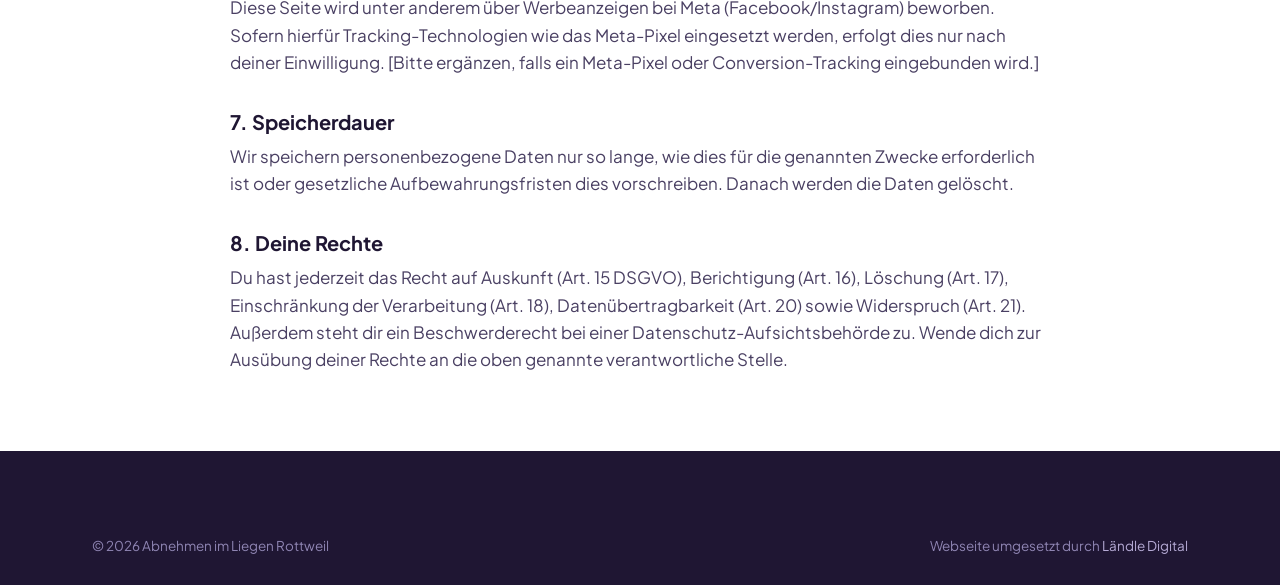
==== commit 580878ab: "Add files via upload" ====
--- a/datenschutz.html
+++ b/datenschutz.html
@@ -10,7 +10,7 @@
 <link rel="icon" href="Abnehmen-im-Liegen-Shop-13-.png" />
 <link rel="preconnect" href="https://fonts.googleapis.com" />
 <link rel="preconnect" href="https://fonts.gstatic.com" crossorigin />
-<link href="https://fonts.googleapis.com/css2?family=Fraunces:opsz,wght@9..144,400;9..144,500;9..144,600&family=Plus+Jakarta+Sans:wght@400;500;600;700;800&display=swap" rel="stylesheet" />
+<link href="https://fonts.googleapis.com/css2?family=Fraunces:opsz,wght,SOFT,WONK@9..144,400,0,0;9..144,500,0,0;9..144,600,0,0&family=Plus+Jakarta+Sans:wght@400;500;600;700;800&display=swap" rel="stylesheet" />
 <link rel="stylesheet" href="style.css" />
 <style>
   .legal { max-width: 820px; margin: 0 auto; padding: 64px 0; }
@@ -49,7 +49,7 @@
         Abnehmen im Liegen Rottweil<br />
         [Inhaberin: Mila Nachname], [Anschrift], 78628 Rottweil<br />
         E-Mail: <a href="mailto:info@abnehmenimliegen-rottweil.de">info@abnehmenimliegen-rottweil.de</a> ·
-        Telefon: <a href="tel:+4917887550 38">0178 8755038</a>
+        Telefon: <a href="tel:+491788755038">0178 8755038</a>
       </p>
 
       <h2>2. Allgemeines zur Datenverarbeitung</h2>
@@ -63,7 +63,7 @@
         <li>Angaben zu deinem Ziel, deinen Wunschzonen und deiner Ausgangssituation</li>
         <li>bevorzugte Erreichbarkeit sowie deine optionale Nachricht</li>
       </ul>
-      <p>Rechtsgrundlage ist deine Einwilligung (Art. 6 Abs. 1 lit. a DSGVO) sowie Art. 6 Abs. 1 lit. b DSGVO zur Durchführung vorvertraglicher Maßnahmen. Die Übermittlung des Formulars erfolgt technisch über den Dienst <strong>FormSubmit (formsubmit.co)</strong>, der die Daten als E-Mail an uns weiterleitet. Du kannst deine Einwilligung jederzeit mit Wirkung für die Zukunft widerrufen.</p>
+      <p>Rechtsgrundlage ist deine Einwilligung (Art. 6 Abs. 1 lit. a DSGVO) sowie Art. 6 Abs. 1 lit. b DSGVO zur Durchführung vorvertraglicher Maßnahmen. Die Übermittlung des Formulars erfolgt technisch über den Dienst <strong>Web3Forms</strong> (Web3Forms, betrieben von Zenter LLC), der die Daten als E-Mail an uns weiterleitet. Du kannst deine Einwilligung jederzeit mit Wirkung für die Zukunft widerrufen.</p>
 
       <h2>4. Hinweis zu Gesundheitsdaten</h2>
       <p>Angaben, die du im Formular zu gesundheitlichen Themen (z. B. Lipödem) machst, können besondere Kategorien personenbezogener Daten im Sinne von Art. 9 DSGVO darstellen. Diese verarbeiten wir ausschließlich auf Grundlage deiner ausdrücklichen Einwilligung (Art. 9 Abs. 2 lit. a DSGVO) und nur zum Zweck der Beratung. Bitte teile uns hier nur das Nötigste mit.</p>
--- a/style.css
+++ b/style.css
@@ -590,6 +590,13 @@
 }
 .footer__logo img { height: 62px; width: auto; display: block; }
 .footer__rating { margin-top: 16px; font-size: 14px; font-weight: 600; color: #d7cff0; }
+.footer__ig {
+  display: inline-flex; align-items: center; gap: 10px; margin-top: 18px;
+  background: linear-gradient(45deg, #f09433, #e6683c 25%, #dc2743 50%, #cc2366 75%, #bc1888);
+  color: #fff; font-weight: 700; font-size: 14.5px; padding: 11px 20px; border-radius: 999px;
+  transition: transform .2s, box-shadow .2s;
+}
+.footer__ig:hover { color: #fff; transform: translateY(-2px); box-shadow: 0 10px 24px rgba(220,39,67,.4); }
 .footer__rating .stars { font-size: 15px; margin-right: 4px; }
 
 /* ---------- Garantie-Band ---------- */
@@ -716,14 +723,20 @@
   border: 1px solid var(--violet-200); border-radius: var(--radius-lg); padding: 28px 26px;
 }
 .contact-aside h3 { font-size: 18px; margin-bottom: 16px; }
-.contact-aside__list { list-style: none; padding: 0; margin: 0; display: grid; gap: 14px; }
-.contact-aside__list a, .contact-aside__list span { display: flex; align-items: center; gap: 12px; color: var(--ink); font-weight: 600; font-size: 15px; }
+.contact-aside__list { list-style: none; padding: 0; margin: 0; display: grid; gap: 4px; }
+.contact-aside__list a {
+  display: flex; align-items: center; gap: 14px; padding: 9px 8px; border-radius: 14px;
+  color: var(--ink); font-weight: 700; font-size: 15px; line-height: 1.25; transition: background .15s;
+}
+.contact-aside__list a:hover { background: rgba(255,255,255,.55); color: var(--ink); }
 .contact-aside__ico {
-  width: 40px; height: 40px; border-radius: 12px; flex: 0 0 auto; display: grid; place-items: center;
-  background: #fff; color: var(--violet-700); box-shadow: var(--shadow-sm);
-}
-.contact-aside__ico.is-wa { background: #25d366; color: #fff; }
-.contact-aside__list small { display: block; color: var(--muted); font-weight: 500; font-size: 12.5px; }
+  width: 44px; height: 44px; border-radius: 13px; flex: 0 0 auto; display: grid; place-items: center;
+  background: linear-gradient(135deg, var(--violet-600), var(--violet-500)); color: #fff;
+}
+.contact-aside__ico svg { width: 21px; height: 21px; }
+.contact-aside__ico.is-wa { background: #25d366; }
+.contact-aside__ico.is-ig { background: linear-gradient(45deg, #f09433, #e6683c 25%, #dc2743 50%, #cc2366 75%, #bc1888); }
+.contact-aside__list small { display: block; color: var(--muted); font-weight: 500; font-size: 12.5px; margin-top: 2px; }
 .contact-done { text-align: center; padding: 20px 0; }
 .contact-done .ico { width: 70px; height: 70px; border-radius: 50%; margin: 0 auto 16px; background: var(--violet-100); color: var(--violet-700); display: grid; place-items: center; }
 .contact-done h3 { font-family: var(--font-display); font-weight: 600; font-size: 25px; }
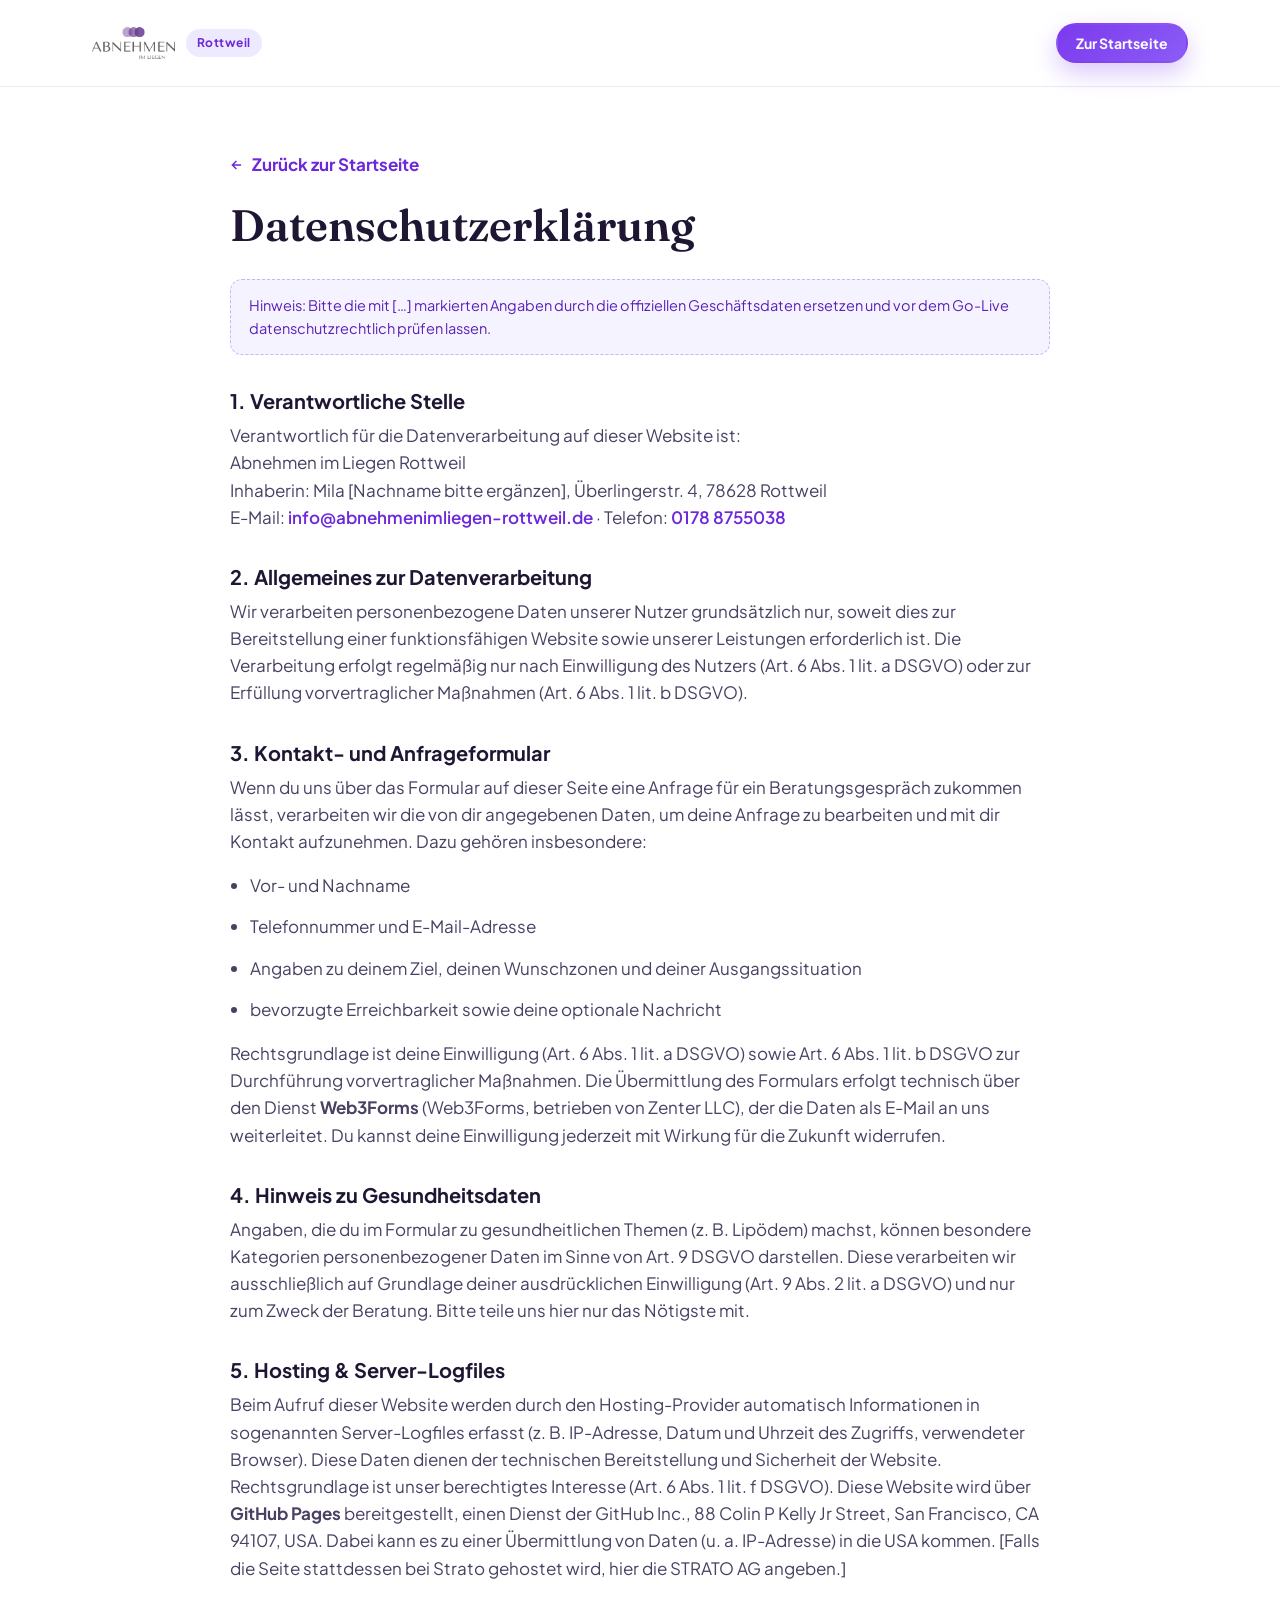
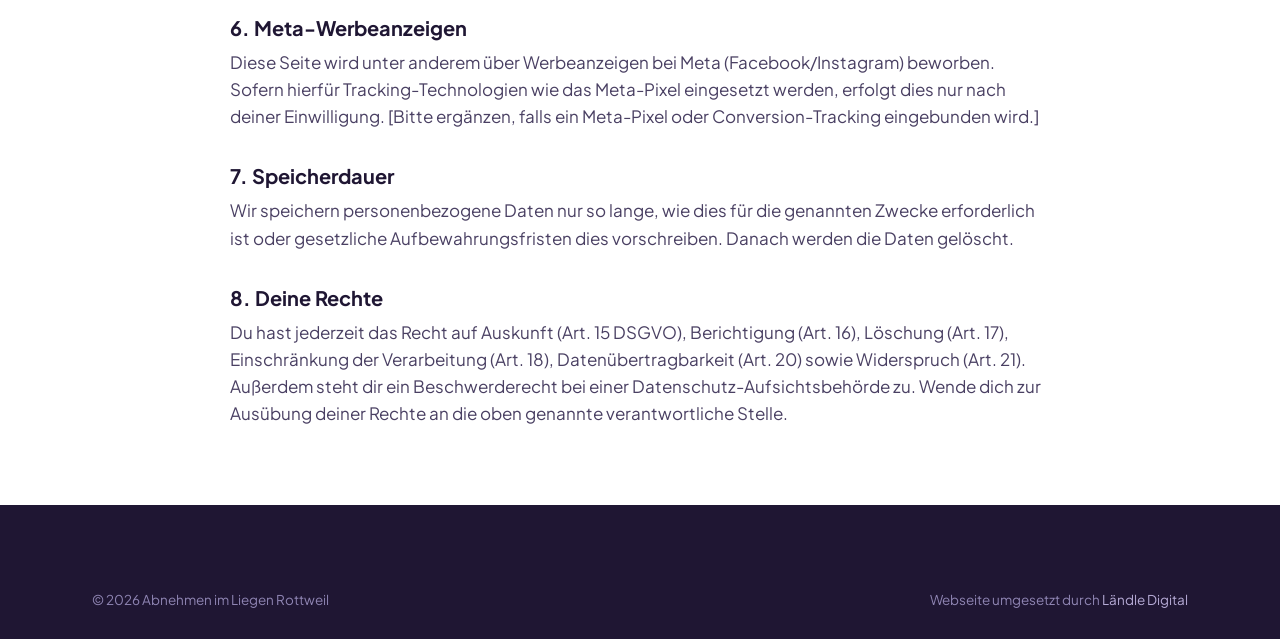
==== commit 6443a34f: "Add files via upload" ====
--- a/datenschutz.html
+++ b/datenschutz.html
@@ -47,7 +47,7 @@
       <p>
         Verantwortlich für die Datenverarbeitung auf dieser Website ist:<br />
         Abnehmen im Liegen Rottweil<br />
-        [Inhaberin: Mila Nachname], [Anschrift], 78628 Rottweil<br />
+        Inhaberin: Mila [Nachname bitte ergänzen], Überlingerstr. 4, 78628 Rottweil<br />
         E-Mail: <a href="mailto:info@abnehmenimliegen-rottweil.de">info@abnehmenimliegen-rottweil.de</a> ·
         Telefon: <a href="tel:+491788755038">0178 8755038</a>
       </p>
@@ -69,7 +69,7 @@
       <p>Angaben, die du im Formular zu gesundheitlichen Themen (z. B. Lipödem) machst, können besondere Kategorien personenbezogener Daten im Sinne von Art. 9 DSGVO darstellen. Diese verarbeiten wir ausschließlich auf Grundlage deiner ausdrücklichen Einwilligung (Art. 9 Abs. 2 lit. a DSGVO) und nur zum Zweck der Beratung. Bitte teile uns hier nur das Nötigste mit.</p>
 
       <h2>5. Hosting & Server-Logfiles</h2>
-      <p>Beim Aufruf dieser Website werden durch den Hosting-Provider automatisch Informationen in sogenannten Server-Logfiles erfasst (z. B. IP-Adresse, Datum und Uhrzeit des Zugriffs, verwendeter Browser). Diese Daten dienen der technischen Bereitstellung und Sicherheit der Website. Rechtsgrundlage ist unser berechtigtes Interesse (Art. 6 Abs. 1 lit. f DSGVO). [Hosting-Anbieter ergänzen.]</p>
+      <p>Beim Aufruf dieser Website werden durch den Hosting-Provider automatisch Informationen in sogenannten Server-Logfiles erfasst (z. B. IP-Adresse, Datum und Uhrzeit des Zugriffs, verwendeter Browser). Diese Daten dienen der technischen Bereitstellung und Sicherheit der Website. Rechtsgrundlage ist unser berechtigtes Interesse (Art. 6 Abs. 1 lit. f DSGVO). Diese Website wird über <strong>GitHub Pages</strong> bereitgestellt, einen Dienst der GitHub Inc., 88 Colin P Kelly Jr Street, San Francisco, CA 94107, USA. Dabei kann es zu einer Übermittlung von Daten (u. a. IP-Adresse) in die USA kommen. [Falls die Seite stattdessen bei Strato gehostet wird, hier die STRATO AG angeben.]</p>
 
       <h2>6. Meta-Werbeanzeigen</h2>
       <p>Diese Seite wird unter anderem über Werbeanzeigen bei Meta (Facebook/Instagram) beworben. Sofern hierfür Tracking-Technologien wie das Meta-Pixel eingesetzt werden, erfolgt dies nur nach deiner Einwilligung. [Bitte ergänzen, falls ein Meta-Pixel oder Conversion-Tracking eingebunden wird.]</p>
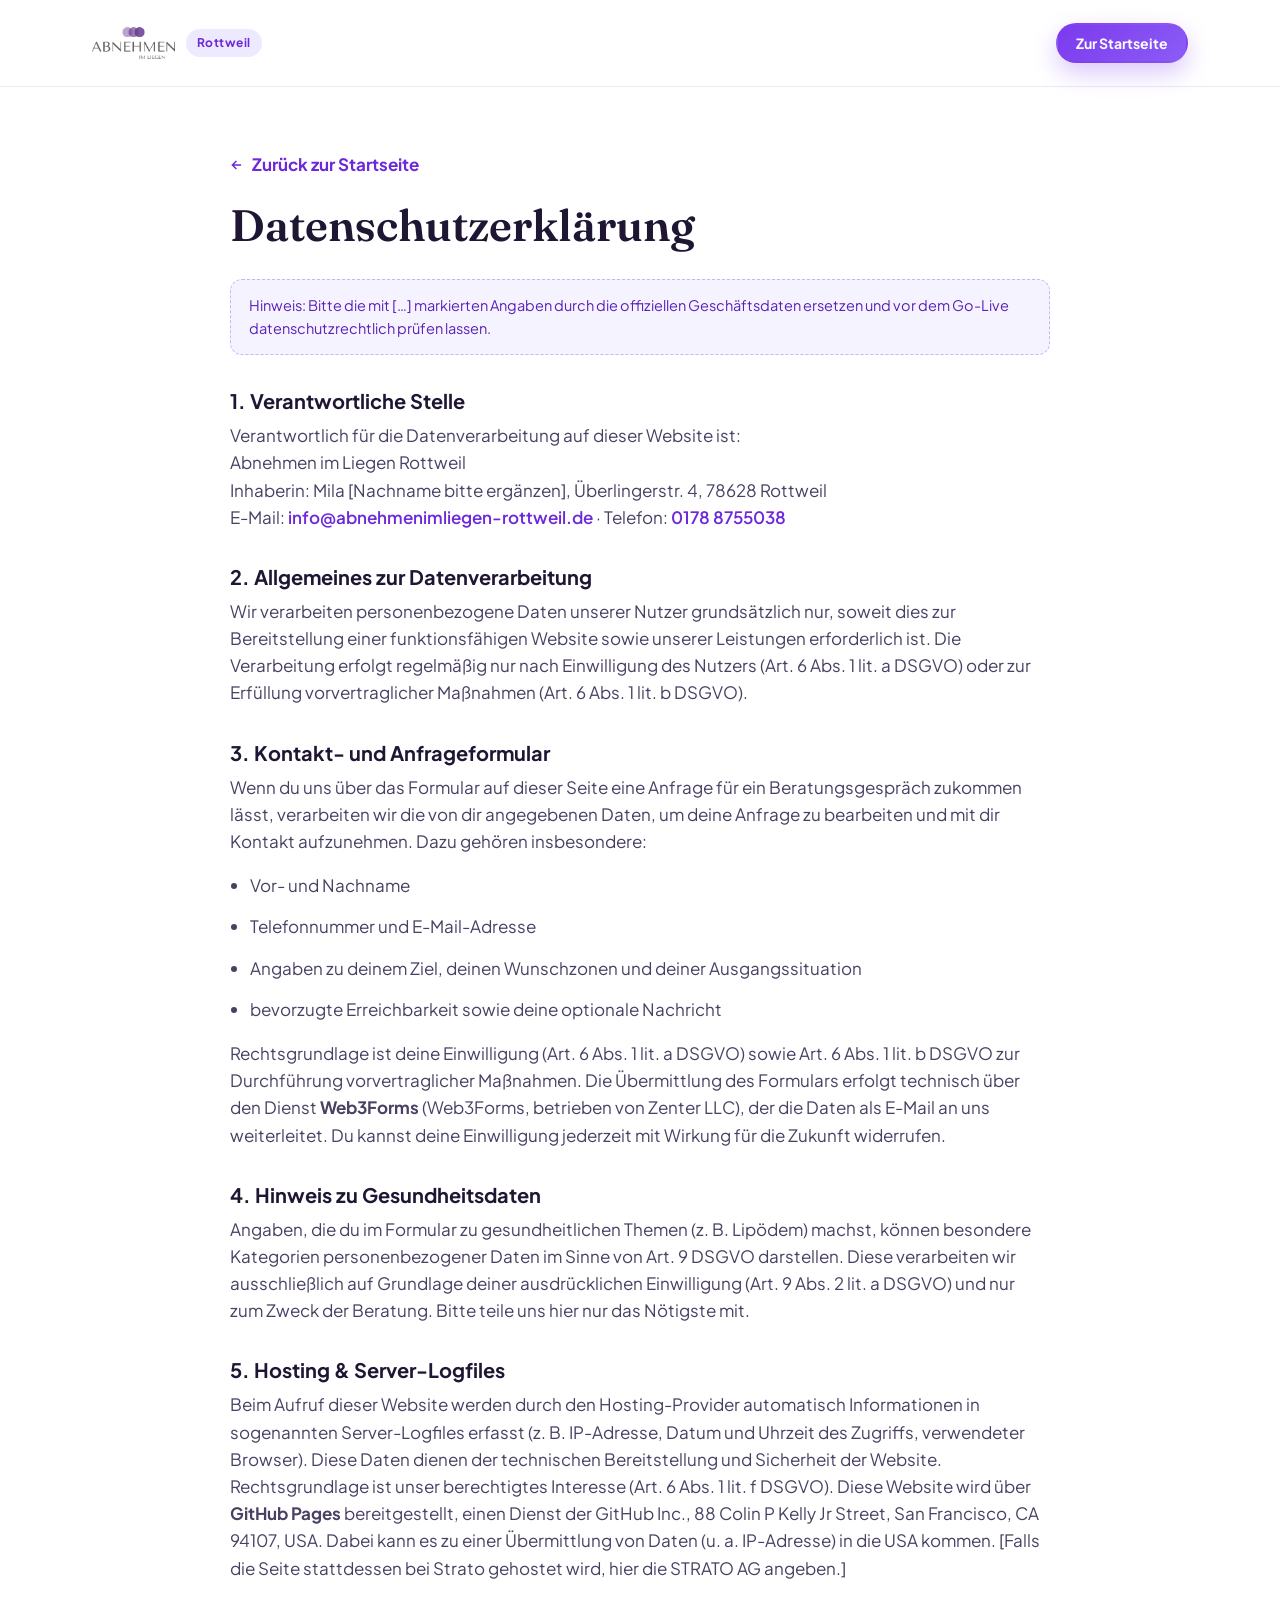
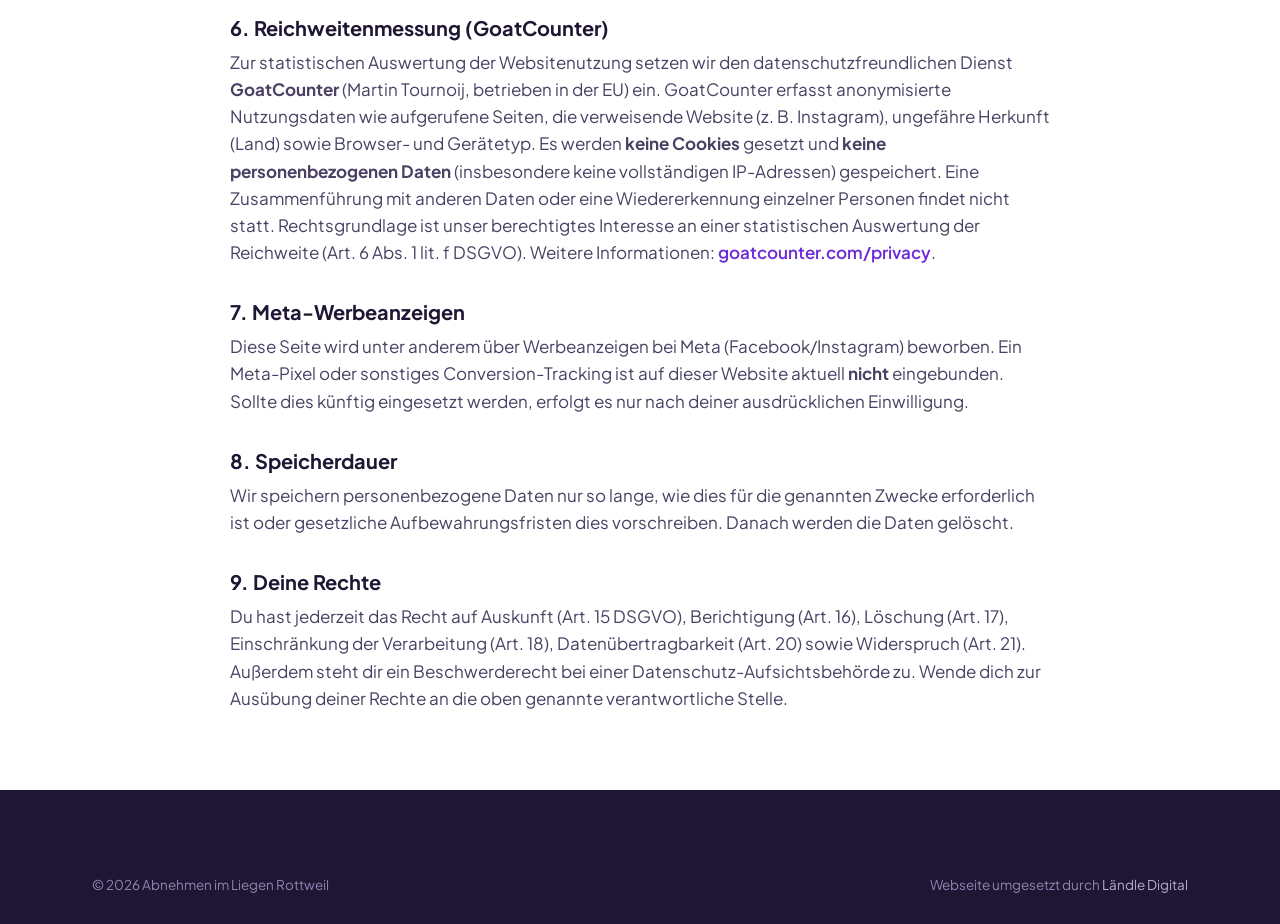
==== commit 056534af: "Add files via upload" ====
--- a/datenschutz.html
+++ b/datenschutz.html
@@ -71,13 +71,16 @@
       <h2>5. Hosting & Server-Logfiles</h2>
       <p>Beim Aufruf dieser Website werden durch den Hosting-Provider automatisch Informationen in sogenannten Server-Logfiles erfasst (z. B. IP-Adresse, Datum und Uhrzeit des Zugriffs, verwendeter Browser). Diese Daten dienen der technischen Bereitstellung und Sicherheit der Website. Rechtsgrundlage ist unser berechtigtes Interesse (Art. 6 Abs. 1 lit. f DSGVO). Diese Website wird über <strong>GitHub Pages</strong> bereitgestellt, einen Dienst der GitHub Inc., 88 Colin P Kelly Jr Street, San Francisco, CA 94107, USA. Dabei kann es zu einer Übermittlung von Daten (u. a. IP-Adresse) in die USA kommen. [Falls die Seite stattdessen bei Strato gehostet wird, hier die STRATO AG angeben.]</p>
 
-      <h2>6. Meta-Werbeanzeigen</h2>
-      <p>Diese Seite wird unter anderem über Werbeanzeigen bei Meta (Facebook/Instagram) beworben. Sofern hierfür Tracking-Technologien wie das Meta-Pixel eingesetzt werden, erfolgt dies nur nach deiner Einwilligung. [Bitte ergänzen, falls ein Meta-Pixel oder Conversion-Tracking eingebunden wird.]</p>
+      <h2>6. Reichweitenmessung (GoatCounter)</h2>
+      <p>Zur statistischen Auswertung der Websitenutzung setzen wir den datenschutzfreundlichen Dienst <strong>GoatCounter</strong> (Martin Tournoij, betrieben in der EU) ein. GoatCounter erfasst anonymisierte Nutzungsdaten wie aufgerufene Seiten, die verweisende Website (z. B. Instagram), ungefähre Herkunft (Land) sowie Browser- und Gerätetyp. Es werden <strong>keine Cookies</strong> gesetzt und <strong>keine personenbezogenen Daten</strong> (insbesondere keine vollständigen IP-Adressen) gespeichert. Eine Zusammenführung mit anderen Daten oder eine Wiedererkennung einzelner Personen findet nicht statt. Rechtsgrundlage ist unser berechtigtes Interesse an einer statistischen Auswertung der Reichweite (Art. 6 Abs. 1 lit. f DSGVO). Weitere Informationen: <a href="https://www.goatcounter.com/privacy" target="_blank" rel="noopener">goatcounter.com/privacy</a>.</p>
 
-      <h2>7. Speicherdauer</h2>
+      <h2>7. Meta-Werbeanzeigen</h2>
+      <p>Diese Seite wird unter anderem über Werbeanzeigen bei Meta (Facebook/Instagram) beworben. Ein Meta-Pixel oder sonstiges Conversion-Tracking ist auf dieser Website aktuell <strong>nicht</strong> eingebunden. Sollte dies künftig eingesetzt werden, erfolgt es nur nach deiner ausdrücklichen Einwilligung.</p>
+
+      <h2>8. Speicherdauer</h2>
       <p>Wir speichern personenbezogene Daten nur so lange, wie dies für die genannten Zwecke erforderlich ist oder gesetzliche Aufbewahrungsfristen dies vorschreiben. Danach werden die Daten gelöscht.</p>
 
-      <h2>8. Deine Rechte</h2>
+      <h2>9. Deine Rechte</h2>
       <p>Du hast jederzeit das Recht auf Auskunft (Art. 15 DSGVO), Berichtigung (Art. 16), Löschung (Art. 17), Einschränkung der Verarbeitung (Art. 18), Datenübertragbarkeit (Art. 20) sowie Widerspruch (Art. 21). Außerdem steht dir ein Beschwerderecht bei einer Datenschutz-Aufsichtsbehörde zu. Wende dich zur Ausübung deiner Rechte an die oben genannte verantwortliche Stelle.</p>
     </div>
   </div>
@@ -92,5 +95,8 @@
   </div>
 </footer>
 <script>document.getElementById("year").textContent = new Date().getFullYear();</script>
+<!-- GoatCounter Analytics – datenschutzfreundlich, keine Cookies, DSGVO-konform -->
+<script data-goatcounter="https://DEIN-CODE.goatcounter.com/count"
+        async src="//gc.zgo.at/count.js"></script>
 </body>
 </html>
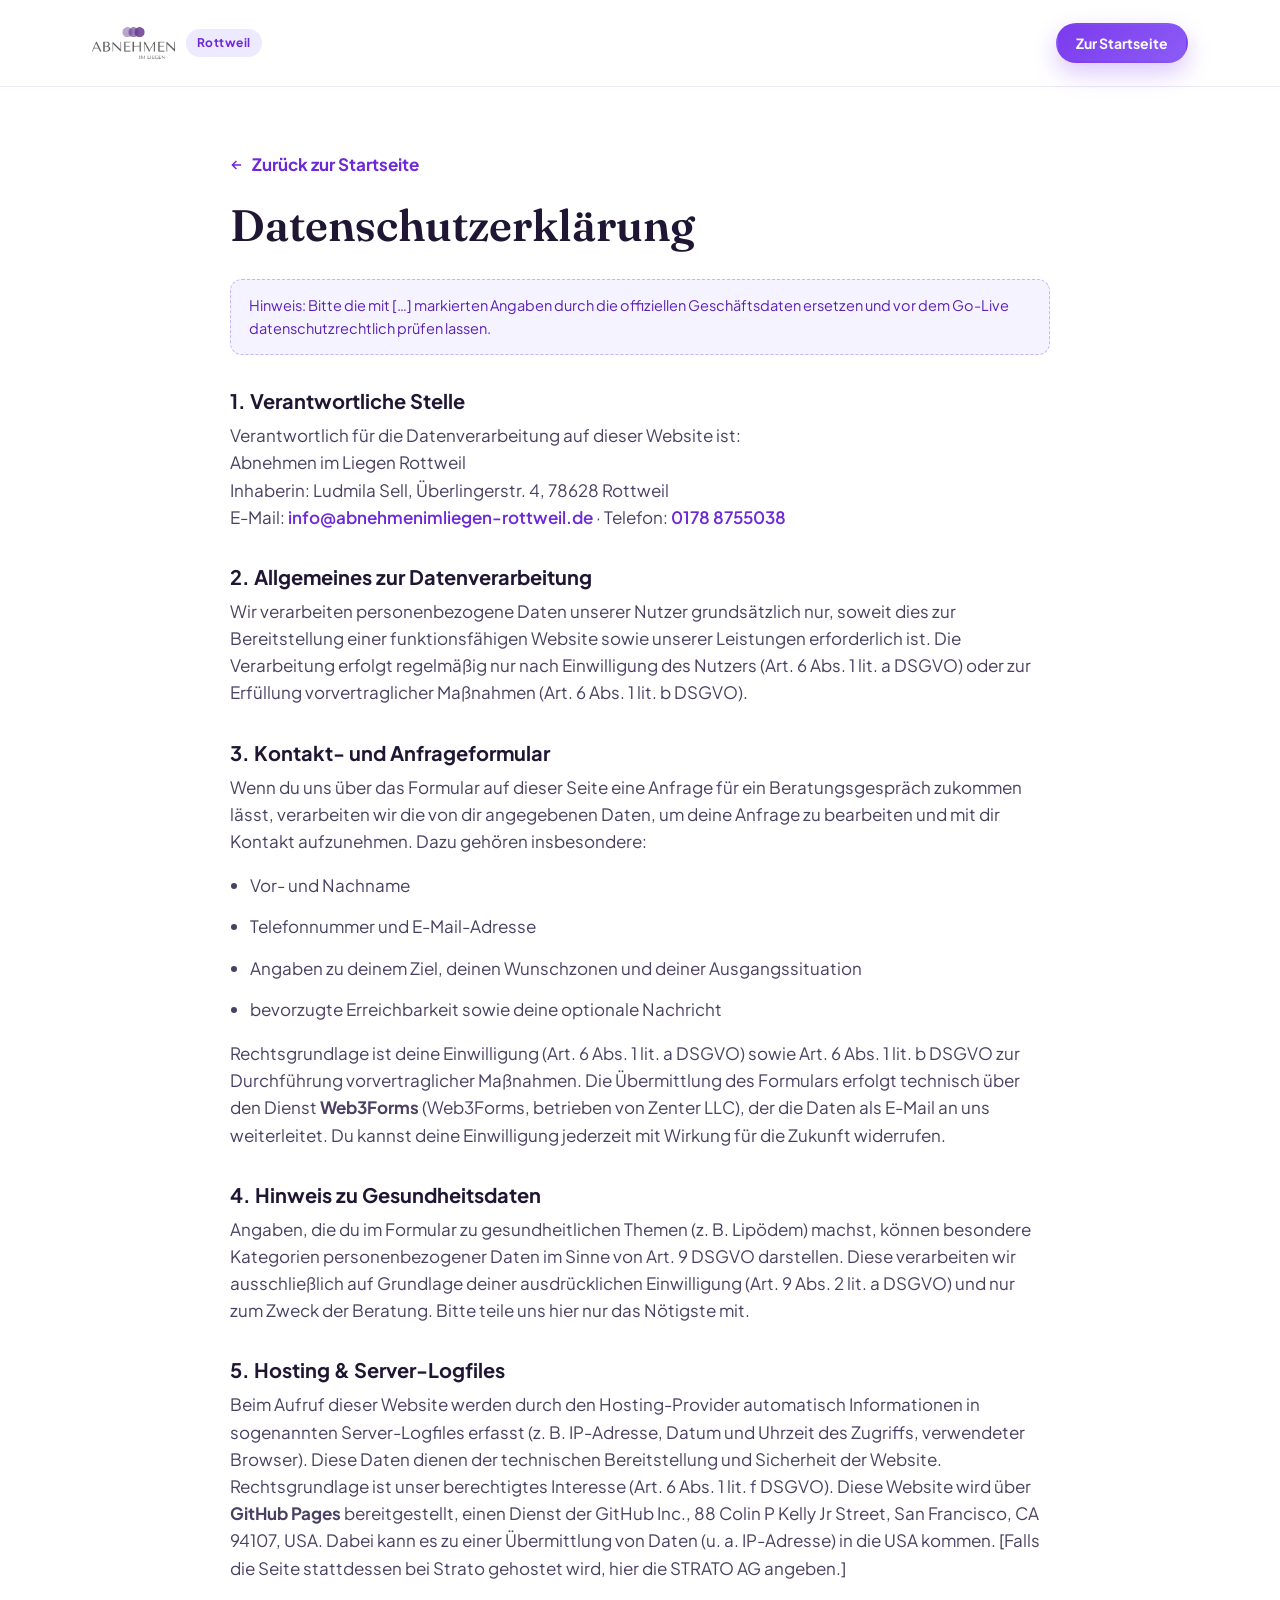
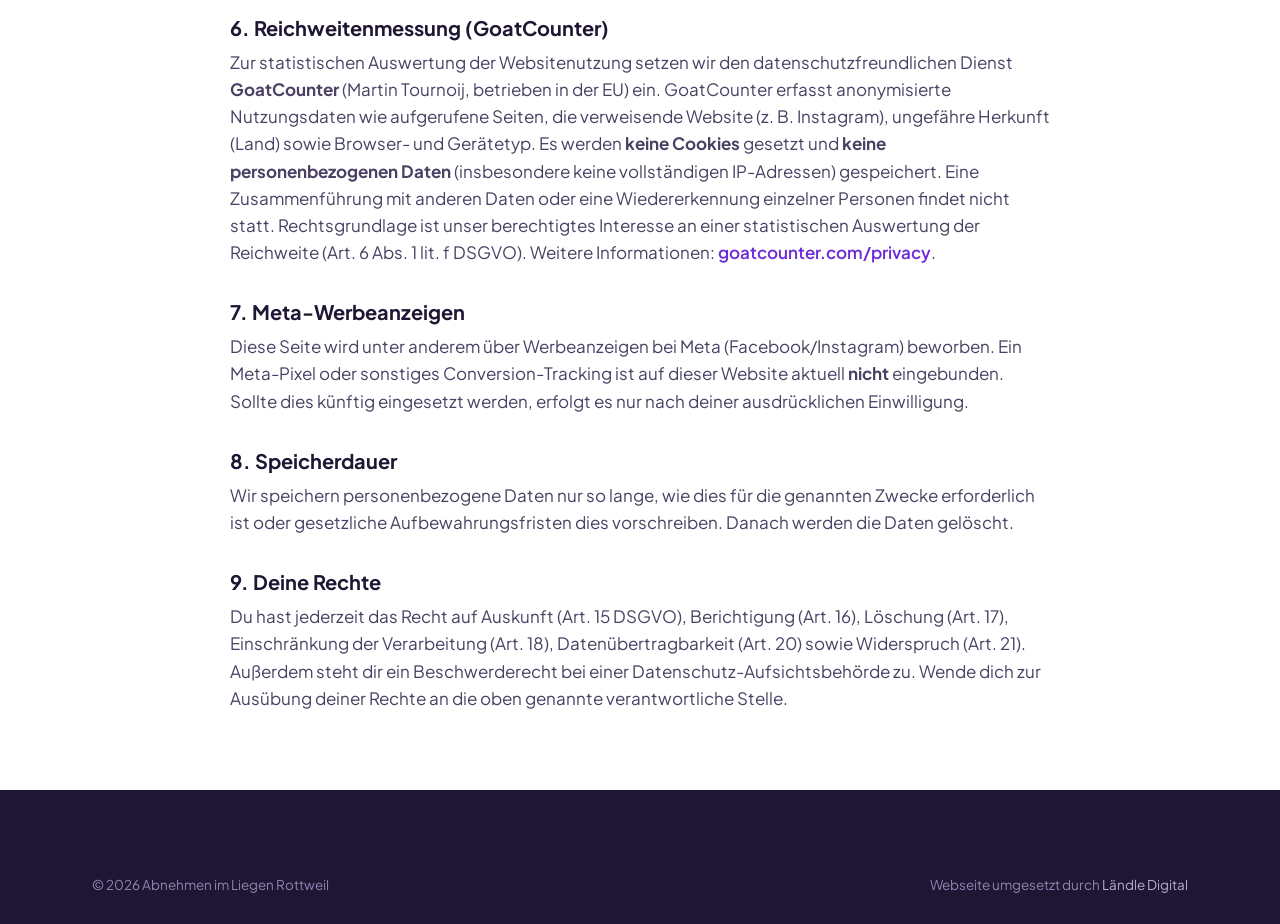
==== commit 44e1e95b: "Rename datenschutz-2.html to datenschutz.html" ====
--- a/datenschutz.html
+++ b/datenschutz.html
@@ -47,7 +47,7 @@
       <p>
         Verantwortlich für die Datenverarbeitung auf dieser Website ist:<br />
         Abnehmen im Liegen Rottweil<br />
-        Inhaberin: Mila [Nachname bitte ergänzen], Überlingerstr. 4, 78628 Rottweil<br />
+        Inhaberin: Ludmila Sell, Überlingerstr. 4, 78628 Rottweil<br />
         E-Mail: <a href="mailto:info@abnehmenimliegen-rottweil.de">info@abnehmenimliegen-rottweil.de</a> ·
         Telefon: <a href="tel:+491788755038">0178 8755038</a>
       </p>
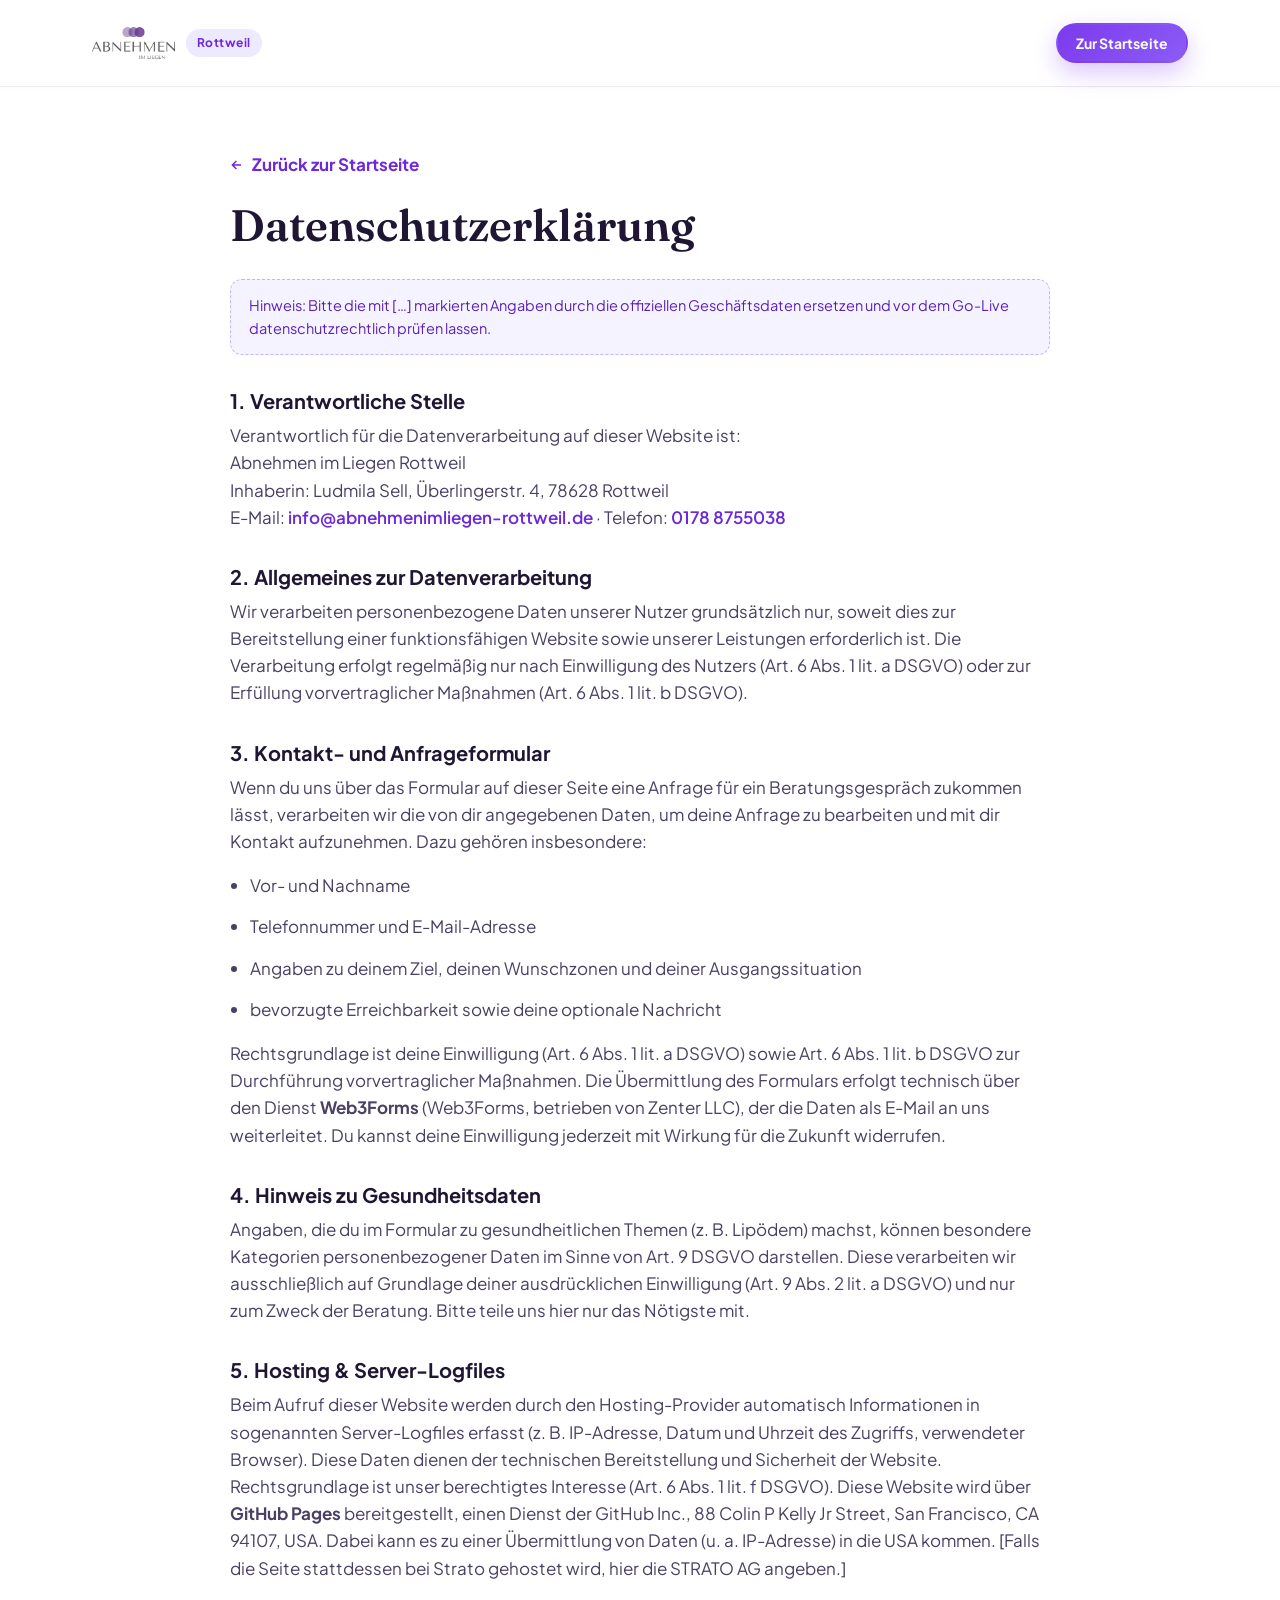
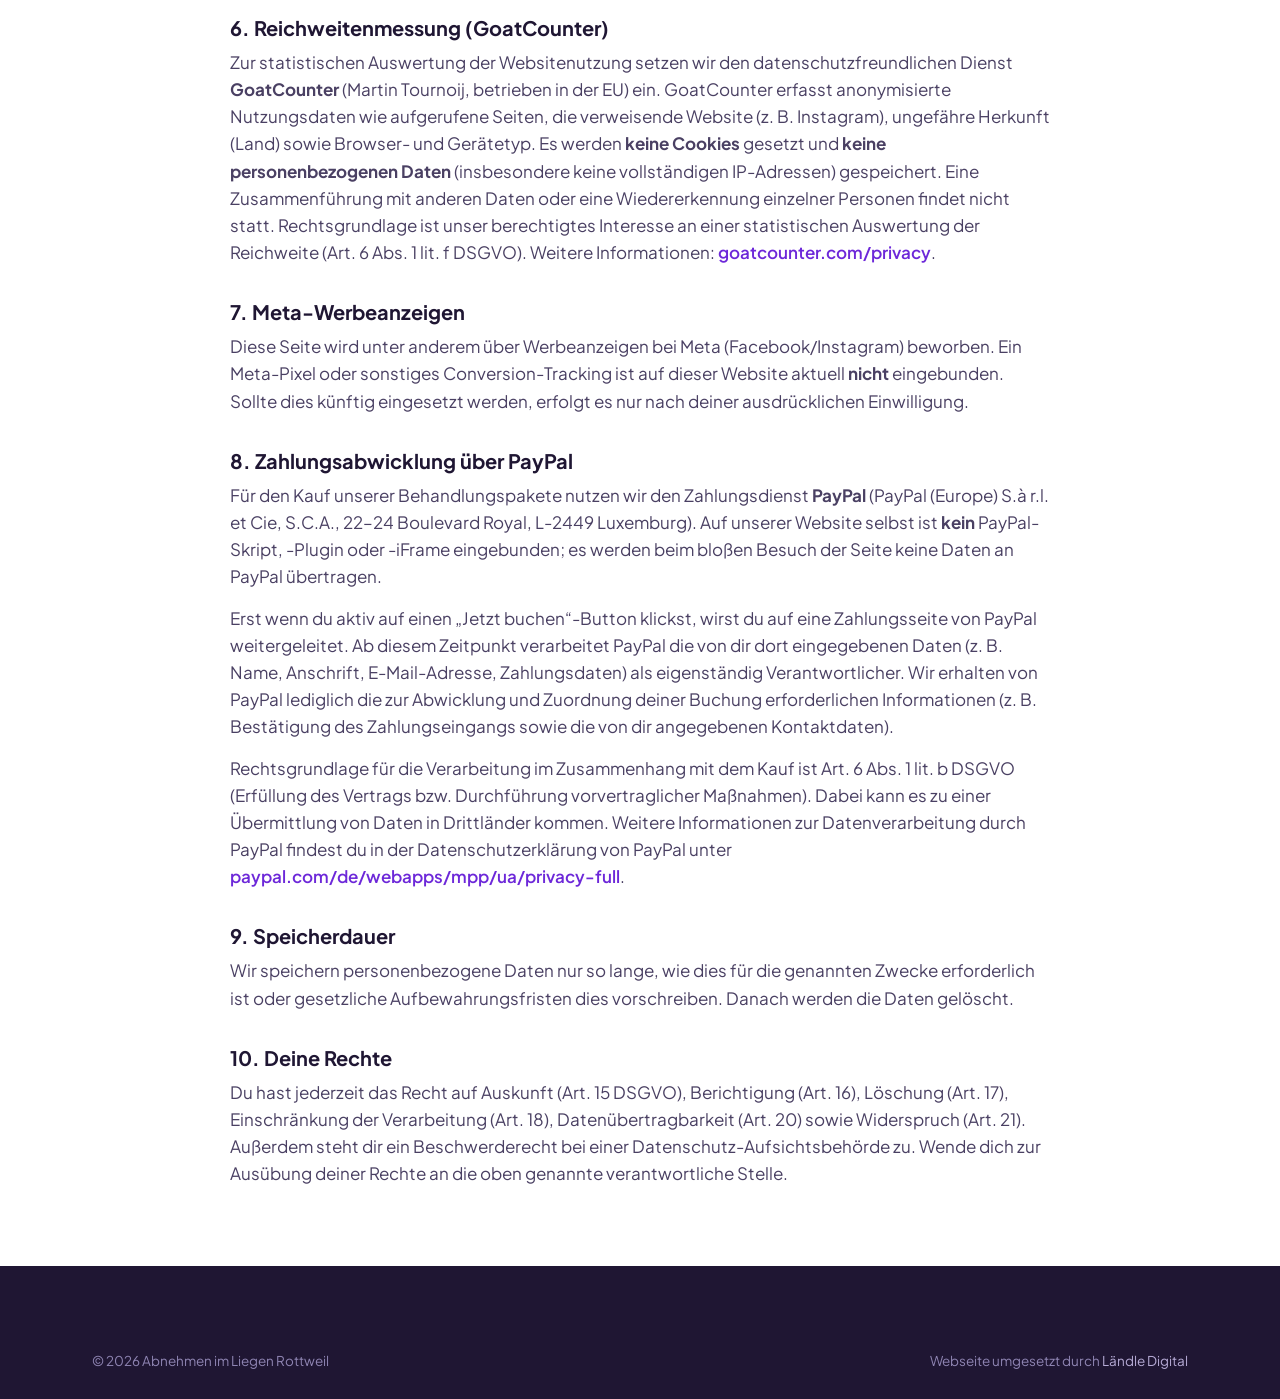
==== commit 93659bcc: "Paketseite + DSGVO-Verbesserungen (lokale Schriften) - Neue Verkaufsseite pakete.html (4 Pakete, Abl" ====
--- a/datenschutz.html
+++ b/datenschutz.html
@@ -8,9 +8,9 @@
 <meta name="robots" content="noindex, follow" />
 <meta name="theme-color" content="#7c3aed" />
 <link rel="icon" href="Abnehmen-im-Liegen-Shop-13-.png" />
-<link rel="preconnect" href="https://fonts.googleapis.com" />
-<link rel="preconnect" href="https://fonts.gstatic.com" crossorigin />
-<link href="https://fonts.googleapis.com/css2?family=Fraunces:opsz,wght,SOFT,WONK@9..144,400,0,0;9..144,500,0,0;9..144,600,0,0&family=Plus+Jakarta+Sans:wght@400;500;600;700;800&display=swap" rel="stylesheet" />
+<!-- Schriften lokal gehostet (DSGVO: keine externen Font-CDNs) -->
+<link rel="preload" href="fonts/fraunces-latin-full-normal.woff2" as="font" type="font/woff2" crossorigin />
+<link rel="preload" href="fonts/plus-jakarta-sans-latin-400-normal.woff2" as="font" type="font/woff2" crossorigin />
 <link rel="stylesheet" href="style.css" />
 <style>
   .legal { max-width: 820px; margin: 0 auto; padding: 64px 0; }
@@ -77,10 +77,15 @@
       <h2>7. Meta-Werbeanzeigen</h2>
       <p>Diese Seite wird unter anderem über Werbeanzeigen bei Meta (Facebook/Instagram) beworben. Ein Meta-Pixel oder sonstiges Conversion-Tracking ist auf dieser Website aktuell <strong>nicht</strong> eingebunden. Sollte dies künftig eingesetzt werden, erfolgt es nur nach deiner ausdrücklichen Einwilligung.</p>
 
-      <h2>8. Speicherdauer</h2>
+      <h2>8. Zahlungsabwicklung über PayPal</h2>
+      <p>Für den Kauf unserer Behandlungspakete nutzen wir den Zahlungsdienst <strong>PayPal</strong> (PayPal (Europe) S.à r.l. et Cie, S.C.A., 22–24 Boulevard Royal, L-2449 Luxemburg). Auf unserer Website selbst ist <strong>kein</strong> PayPal-Skript, -Plugin oder -iFrame eingebunden; es werden beim bloßen Besuch der Seite keine Daten an PayPal übertragen.</p>
+      <p>Erst wenn du aktiv auf einen „Jetzt buchen“-Button klickst, wirst du auf eine Zahlungsseite von PayPal weitergeleitet. Ab diesem Zeitpunkt verarbeitet PayPal die von dir dort eingegebenen Daten (z. B. Name, Anschrift, E-Mail-Adresse, Zahlungsdaten) als eigenständig Verantwortlicher. Wir erhalten von PayPal lediglich die zur Abwicklung und Zuordnung deiner Buchung erforderlichen Informationen (z. B. Bestätigung des Zahlungseingangs sowie die von dir angegebenen Kontaktdaten).</p>
+      <p>Rechtsgrundlage für die Verarbeitung im Zusammenhang mit dem Kauf ist Art. 6 Abs. 1 lit. b DSGVO (Erfüllung des Vertrags bzw. Durchführung vorvertraglicher Maßnahmen). Dabei kann es zu einer Übermittlung von Daten in Drittländer kommen. Weitere Informationen zur Datenverarbeitung durch PayPal findest du in der Datenschutzerklärung von PayPal unter <a href="https://www.paypal.com/de/webapps/mpp/ua/privacy-full" target="_blank" rel="noopener">paypal.com/de/webapps/mpp/ua/privacy-full</a>.</p>
+
+      <h2>9. Speicherdauer</h2>
       <p>Wir speichern personenbezogene Daten nur so lange, wie dies für die genannten Zwecke erforderlich ist oder gesetzliche Aufbewahrungsfristen dies vorschreiben. Danach werden die Daten gelöscht.</p>
 
-      <h2>9. Deine Rechte</h2>
+      <h2>10. Deine Rechte</h2>
       <p>Du hast jederzeit das Recht auf Auskunft (Art. 15 DSGVO), Berichtigung (Art. 16), Löschung (Art. 17), Einschränkung der Verarbeitung (Art. 18), Datenübertragbarkeit (Art. 20) sowie Widerspruch (Art. 21). Außerdem steht dir ein Beschwerderecht bei einer Datenschutz-Aufsichtsbehörde zu. Wende dich zur Ausübung deiner Rechte an die oben genannte verantwortliche Stelle.</p>
     </div>
   </div>
--- a/style.css
+++ b/style.css
@@ -2,6 +2,43 @@
    Abnehmen im Liegen · Rottweil — Landingpage
    Theme: Weiß & helles Lila (Lilac)
 ============================================================= */
+
+/* =============================================================
+   Schriften — lokal selbst gehostet (DSGVO: keine Google-Fonts-CDN)
+   Fraunces als Variable Font (optische Größe automatisch),
+   Plus Jakarta Sans als statische Schnitte. Subsets über
+   unicode-range: Deutsch (ä ö ü ß) liegt im Subset "latin".
+============================================================= */
+
+/* --- Fraunces (Display, Variable) --- */
+@font-face {
+  font-family: "Fraunces";
+  font-style: normal;
+  font-display: swap;
+  font-weight: 100 900;
+  src: url("fonts/fraunces-latin-full-normal.woff2") format("woff2-variations");
+  unicode-range: U+0000-00FF,U+0131,U+0152-0153,U+02BB-02BC,U+02C6,U+02DA,U+02DC,U+0304,U+0308,U+0329,U+2000-206F,U+20AC,U+2122,U+2191,U+2193,U+2212,U+2215,U+FEFF,U+FFFD;
+}
+@font-face {
+  font-family: "Fraunces";
+  font-style: normal;
+  font-display: swap;
+  font-weight: 100 900;
+  src: url("fonts/fraunces-latin-ext-full-normal.woff2") format("woff2-variations");
+  unicode-range: U+0100-02BA,U+02BD-02C5,U+02C7-02CC,U+02CE-02D7,U+02DD-02FF,U+0304,U+0308,U+0329,U+1D00-1DBF,U+1E00-1E9F,U+1EF2-1EFF,U+2020,U+20A0-20AB,U+20AD-20C0,U+2113,U+2C60-2C7F,U+A720-A7FF;
+}
+
+/* --- Plus Jakarta Sans (Body, statische Schnitte 400–800) --- */
+@font-face { font-family: "Plus Jakarta Sans"; font-style: normal; font-display: swap; font-weight: 400; src: url("fonts/plus-jakarta-sans-latin-400-normal.woff2") format("woff2"); unicode-range: U+0000-00FF,U+0131,U+0152-0153,U+02BB-02BC,U+02C6,U+02DA,U+02DC,U+0304,U+0308,U+0329,U+2000-206F,U+20AC,U+2122,U+2191,U+2193,U+2212,U+2215,U+FEFF,U+FFFD; }
+@font-face { font-family: "Plus Jakarta Sans"; font-style: normal; font-display: swap; font-weight: 500; src: url("fonts/plus-jakarta-sans-latin-500-normal.woff2") format("woff2"); unicode-range: U+0000-00FF,U+0131,U+0152-0153,U+02BB-02BC,U+02C6,U+02DA,U+02DC,U+0304,U+0308,U+0329,U+2000-206F,U+20AC,U+2122,U+2191,U+2193,U+2212,U+2215,U+FEFF,U+FFFD; }
+@font-face { font-family: "Plus Jakarta Sans"; font-style: normal; font-display: swap; font-weight: 600; src: url("fonts/plus-jakarta-sans-latin-600-normal.woff2") format("woff2"); unicode-range: U+0000-00FF,U+0131,U+0152-0153,U+02BB-02BC,U+02C6,U+02DA,U+02DC,U+0304,U+0308,U+0329,U+2000-206F,U+20AC,U+2122,U+2191,U+2193,U+2212,U+2215,U+FEFF,U+FFFD; }
+@font-face { font-family: "Plus Jakarta Sans"; font-style: normal; font-display: swap; font-weight: 700; src: url("fonts/plus-jakarta-sans-latin-700-normal.woff2") format("woff2"); unicode-range: U+0000-00FF,U+0131,U+0152-0153,U+02BB-02BC,U+02C6,U+02DA,U+02DC,U+0304,U+0308,U+0329,U+2000-206F,U+20AC,U+2122,U+2191,U+2193,U+2212,U+2215,U+FEFF,U+FFFD; }
+@font-face { font-family: "Plus Jakarta Sans"; font-style: normal; font-display: swap; font-weight: 800; src: url("fonts/plus-jakarta-sans-latin-800-normal.woff2") format("woff2"); unicode-range: U+0000-00FF,U+0131,U+0152-0153,U+02BB-02BC,U+02C6,U+02DA,U+02DC,U+0304,U+0308,U+0329,U+2000-206F,U+20AC,U+2122,U+2191,U+2193,U+2212,U+2215,U+FEFF,U+FFFD; }
+@font-face { font-family: "Plus Jakarta Sans"; font-style: normal; font-display: swap; font-weight: 400; src: url("fonts/plus-jakarta-sans-latin-ext-400-normal.woff2") format("woff2"); unicode-range: U+0100-02BA,U+02BD-02C5,U+02C7-02CC,U+02CE-02D7,U+02DD-02FF,U+0304,U+0308,U+0329,U+1D00-1DBF,U+1E00-1E9F,U+1EF2-1EFF,U+2020,U+20A0-20AB,U+20AD-20C0,U+2113,U+2C60-2C7F,U+A720-A7FF; }
+@font-face { font-family: "Plus Jakarta Sans"; font-style: normal; font-display: swap; font-weight: 500; src: url("fonts/plus-jakarta-sans-latin-ext-500-normal.woff2") format("woff2"); unicode-range: U+0100-02BA,U+02BD-02C5,U+02C7-02CC,U+02CE-02D7,U+02DD-02FF,U+0304,U+0308,U+0329,U+1D00-1DBF,U+1E00-1E9F,U+1EF2-1EFF,U+2020,U+20A0-20AB,U+20AD-20C0,U+2113,U+2C60-2C7F,U+A720-A7FF; }
+@font-face { font-family: "Plus Jakarta Sans"; font-style: normal; font-display: swap; font-weight: 600; src: url("fonts/plus-jakarta-sans-latin-ext-600-normal.woff2") format("woff2"); unicode-range: U+0100-02BA,U+02BD-02C5,U+02C7-02CC,U+02CE-02D7,U+02DD-02FF,U+0304,U+0308,U+0329,U+1D00-1DBF,U+1E00-1E9F,U+1EF2-1EFF,U+2020,U+20A0-20AB,U+20AD-20C0,U+2113,U+2C60-2C7F,U+A720-A7FF; }
+@font-face { font-family: "Plus Jakarta Sans"; font-style: normal; font-display: swap; font-weight: 700; src: url("fonts/plus-jakarta-sans-latin-ext-700-normal.woff2") format("woff2"); unicode-range: U+0100-02BA,U+02BD-02C5,U+02C7-02CC,U+02CE-02D7,U+02DD-02FF,U+0304,U+0308,U+0329,U+1D00-1DBF,U+1E00-1E9F,U+1EF2-1EFF,U+2020,U+20A0-20AB,U+20AD-20C0,U+2113,U+2C60-2C7F,U+A720-A7FF; }
+@font-face { font-family: "Plus Jakarta Sans"; font-style: normal; font-display: swap; font-weight: 800; src: url("fonts/plus-jakarta-sans-latin-ext-800-normal.woff2") format("woff2"); unicode-range: U+0100-02BA,U+02BD-02C5,U+02C7-02CC,U+02CE-02D7,U+02DD-02FF,U+0304,U+0308,U+0329,U+1D00-1DBF,U+1E00-1E9F,U+1EF2-1EFF,U+2020,U+20A0-20AB,U+20AD-20C0,U+2113,U+2C60-2C7F,U+A720-A7FF; }
 
 :root {
   /* Lilac / Purple palette */
@@ -811,3 +848,132 @@
 @media (prefers-reduced-motion: reduce) {
   * { scroll-behavior: auto; animation: none !important; transition: none !important; }
 }
+
+/* =============================================================
+   PAKETE / PREISE — Paketseite
+============================================================= */
+
+/* Intro-Kopf der Paketseite (kein zweiter Hero) */
+.pkg-intro { max-width: 760px; margin: 0 auto 46px; text-align: center; }
+.pkg-intro h1 {
+  font-family: var(--font-display); font-weight: 600;
+  font-size: clamp(32px, 5vw, 50px); letter-spacing: -.015em; line-height: 1.08;
+  margin: 14px 0 16px; color: var(--ink);
+}
+.pkg-intro p { color: var(--ink-2); font-size: 18px; margin: 0 auto; max-width: 640px; }
+
+/* Vertrauens-Hinweiszeile unter dem Intro */
+.pkg-trust {
+  display: flex; flex-wrap: wrap; justify-content: center; gap: 10px 22px;
+  margin: 26px auto 0; max-width: 820px;
+}
+.pkg-trust span { display: inline-flex; align-items: center; gap: 8px; font-size: 14.5px; font-weight: 600; color: var(--ink-2); }
+.pkg-trust svg { color: var(--violet-600); flex: none; }
+
+/* Featured-Karte (Kennenlernbehandlung Online Special) */
+.pkg-featured {
+  display: grid; grid-template-columns: .9fr 1.1fr; gap: 0;
+  background: #fff; border: 1.5px solid var(--violet-200);
+  border-radius: var(--radius-lg); overflow: hidden;
+  box-shadow: var(--shadow); margin-bottom: 40px;
+}
+.pkg-featured__media { position: relative; background: var(--violet-50); }
+.pkg-featured__media img { width: 100%; height: 100%; object-fit: cover; object-position: left center; display: block; }
+.pkg-featured__body { padding: 38px clamp(24px, 4vw, 44px); display: flex; flex-direction: column; }
+.pkg-badge {
+  align-self: flex-start; display: inline-flex; align-items: center; gap: 7px;
+  background: linear-gradient(135deg, var(--violet-600), var(--violet-500));
+  color: #fff; font-size: 12.5px; font-weight: 800; letter-spacing: .05em; text-transform: uppercase;
+  padding: 7px 14px; border-radius: 999px; margin-bottom: 16px;
+}
+.pkg-featured__body h2 {
+  font-family: var(--font-display); font-weight: 600; font-size: clamp(24px, 3.2vw, 32px);
+  margin: 0 0 8px; letter-spacing: -.01em;
+}
+.pkg-featured__body > p { color: var(--ink-2); font-size: 16px; margin: 0 0 20px; }
+
+/* Preisblock */
+.pkg-price { display: flex; align-items: baseline; flex-wrap: wrap; gap: 10px; margin-bottom: 4px; }
+.pkg-price b { font-family: var(--font-display); font-weight: 600; font-size: clamp(34px, 5vw, 44px); color: var(--violet-700); line-height: 1; }
+.pkg-price .pkg-vat { font-size: 13.5px; font-weight: 600; color: var(--muted); }
+.pkg-perunit { font-size: 14.5px; font-weight: 700; color: var(--ink-2); margin: 0 0 18px; }
+.pkg-perunit .pkg-perunit__hint { font-weight: 600; color: var(--muted); }
+
+/* Vorteils-Liste */
+.pkg-benefits { list-style: none; padding: 0; margin: 0 0 24px; display: grid; gap: 11px; }
+.pkg-benefits li { display: flex; align-items: flex-start; gap: 10px; font-size: 15.5px; color: var(--ink-2); line-height: 1.45; }
+.pkg-benefits svg { flex: none; margin-top: 2px; color: var(--ok); }
+
+/* Karten-Grid (die drei Blöcke) */
+.pkg-grid { display: grid; grid-template-columns: repeat(3, 1fr); gap: 26px; align-items: stretch; }
+.pkg-card {
+  position: relative; display: flex; flex-direction: column;
+  background: #fff; border: 1.5px solid var(--line); border-radius: var(--radius-lg);
+  overflow: hidden; box-shadow: var(--shadow-sm); transition: transform .25s ease, box-shadow .25s ease, border-color .25s ease;
+}
+.pkg-card:hover { transform: translateY(-4px); box-shadow: var(--shadow); border-color: var(--violet-200); }
+.pkg-card--highlight { border-color: var(--violet-400); box-shadow: var(--shadow); }
+.pkg-card--highlight:hover { border-color: var(--violet-500); }
+
+.pkg-card__media { aspect-ratio: 1 / 1; background: var(--violet-50); overflow: hidden; }
+.pkg-card__media img { width: 100%; height: 100%; object-fit: cover; display: block; }
+
+.pkg-ribbon {
+  position: absolute; top: 16px; right: 16px; z-index: 2;
+  display: inline-flex; align-items: center; gap: 6px;
+  background: linear-gradient(135deg, var(--violet-700), var(--violet-500));
+  color: #fff; font-size: 12px; font-weight: 800; letter-spacing: .04em; text-transform: uppercase;
+  padding: 7px 13px; border-radius: 999px; box-shadow: 0 6px 18px rgba(124,58,237,.35);
+}
+
+.pkg-card__body { padding: 26px 24px 28px; display: flex; flex-direction: column; flex: 1; }
+.pkg-card__body h3 {
+  font-family: var(--font-display); font-weight: 600; font-size: 22px; margin: 0 0 4px; letter-spacing: -.01em;
+}
+.pkg-card__tier { font-size: 12.5px; font-weight: 800; letter-spacing: .07em; text-transform: uppercase; color: var(--violet-600); margin: 0 0 14px; }
+.pkg-card__desc { color: var(--ink-2); font-size: 15px; margin: 0 0 18px; }
+.pkg-card .pkg-benefits { margin-bottom: 22px; }
+.pkg-card__spacer { flex: 1; }
+.pkg-card .btn--block { margin-top: auto; }
+
+/* Hinweis unter Buttons (z. B. Ratenzahlung / nur einmal) */
+.pkg-note { font-size: 13px; color: var(--muted); text-align: center; margin: 12px 0 0; line-height: 1.5; }
+.pkg-note strong { color: var(--ink-2); font-weight: 700; }
+
+/* "So läuft es ab" — 3 Schritte */
+.flow { display: grid; grid-template-columns: repeat(3, 1fr); gap: 24px; counter-reset: flowstep; }
+.flow__item {
+  position: relative; background: #fff; border: 1.5px solid var(--line); border-radius: var(--radius);
+  padding: 30px 26px; box-shadow: var(--shadow-sm);
+}
+.flow__num {
+  width: 46px; height: 46px; border-radius: 14px; display: grid; place-items: center;
+  background: linear-gradient(135deg, var(--violet-600), var(--violet-400));
+  color: #fff; font-family: var(--font-display); font-weight: 600; font-size: 21px; margin-bottom: 16px;
+}
+.flow__item h3 { font-family: var(--font-display); font-weight: 600; font-size: 20px; margin: 0 0 7px; }
+.flow__item p { color: var(--ink-2); font-size: 15px; margin: 0; }
+
+/* Zahlung / Ratenzahlung — Info-Block */
+.pay-info { display: grid; grid-template-columns: 1.15fr .85fr; gap: 40px; align-items: center; }
+.pay-info__text h2 { font-family: var(--font-display); font-weight: 600; font-size: clamp(26px, 3.6vw, 36px); margin: 10px 0 14px; letter-spacing: -.01em; }
+.pay-info__text p { color: var(--ink-2); font-size: 16.5px; margin: 0 0 14px; }
+.pay-info__card {
+  background: #fff; border: 1.5px solid var(--violet-200); border-radius: var(--radius-lg);
+  padding: 30px; box-shadow: var(--shadow);
+}
+.pay-info__card h3 { font-family: var(--font-display); font-weight: 600; font-size: 20px; margin: 0 0 16px; }
+.pay-list { list-style: none; padding: 0; margin: 0; display: grid; gap: 14px; }
+.pay-list li { display: flex; align-items: flex-start; gap: 12px; font-size: 15px; color: var(--ink-2); line-height: 1.45; }
+.pay-list svg { flex: none; margin-top: 1px; color: var(--violet-600); }
+
+@media (max-width: 940px) {
+  .pkg-featured { grid-template-columns: 1fr; }
+  .pkg-featured__media { aspect-ratio: 16 / 10; }
+  .pkg-grid { grid-template-columns: 1fr 1fr; }
+  .flow { grid-template-columns: 1fr; }
+  .pay-info { grid-template-columns: 1fr; gap: 28px; }
+}
+@media (max-width: 720px) {
+  .pkg-grid { grid-template-columns: 1fr; max-width: 420px; margin-left: auto; margin-right: auto; }
+}
